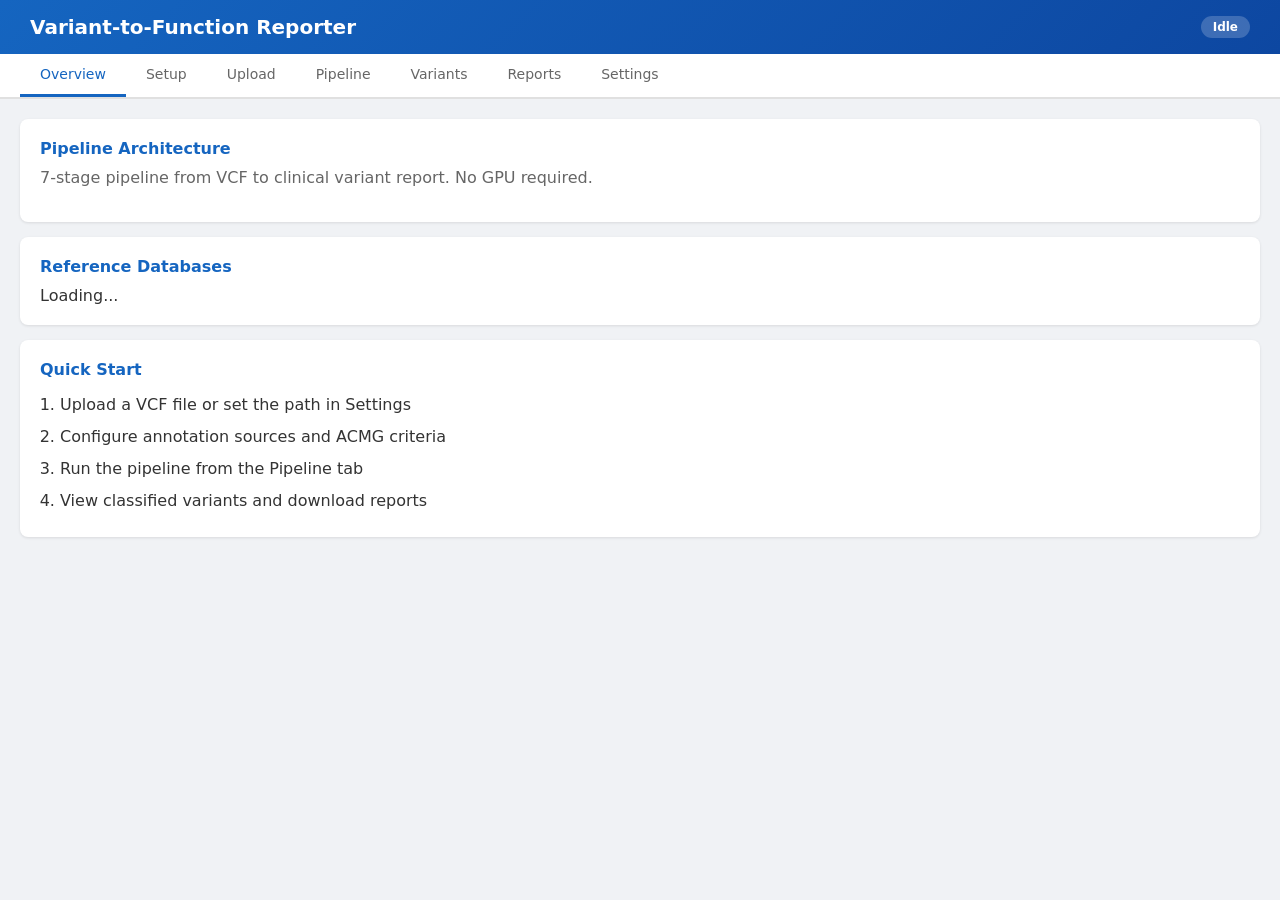
==== dashboard/templates/index.html @ 97f2a37d "Fix stage 6 import + guard demo data from accidental overwrite Two issues surfaced by user running p" ====
<!DOCTYPE html>
<html lang="en">
<head>
<meta charset="UTF-8">
<meta name="viewport" content="width=device-width, initial-scale=1.0">
<title>V2F Reporter Dashboard</title>
<style>
*{margin:0;padding:0;box-sizing:border-box}
body{font-family:'Segoe UI',system-ui,sans-serif;background:#f0f2f5;color:#333}
.header{background:linear-gradient(135deg,#1565c0,#0d47a1);color:#fff;padding:15px 30px;display:flex;align-items:center;justify-content:space-between}
.header h1{font-size:20px;font-weight:600}
.header .status-badge{padding:4px 12px;border-radius:12px;font-size:12px;font-weight:600}
.status-idle{background:rgba(255,255,255,0.2)}
.status-running{background:#4caf50;animation:pulse 1.5s infinite}
@keyframes pulse{0%,100%{opacity:1}50%{opacity:0.7}}

/* Tabs */
.tabs{display:flex;background:#fff;border-bottom:2px solid #e0e0e0;padding:0 20px}
.tab{padding:12px 20px;cursor:pointer;font-size:14px;font-weight:500;color:#666;border-bottom:3px solid transparent;transition:all 0.2s}
.tab:hover{color:#1565c0}
.tab.active{color:#1565c0;border-bottom-color:#1565c0}

/* Content */
.content{max-width:1400px;margin:20px auto;padding:0 20px}
.tab-panel{display:none}
.tab-panel.active{display:block}

/* Cards */
.card{background:#fff;border-radius:8px;box-shadow:0 1px 3px rgba(0,0,0,0.1);padding:20px;margin:15px 0}
.card h3{color:#1565c0;margin-bottom:10px;font-size:16px}
.grid{display:grid;gap:15px}
.grid-2{grid-template-columns:1fr 1fr}
.grid-3{grid-template-columns:1fr 1fr 1fr}
.grid-5{grid-template-columns:repeat(5,1fr)}
@media(max-width:768px){.grid-2,.grid-3,.grid-5{grid-template-columns:1fr}}

/* Summary cards */
.stat-card{text-align:center;padding:15px;border-radius:8px;color:#fff}
.stat-card .value{font-size:28px;font-weight:700}
.stat-card .label{font-size:11px;text-transform:uppercase;letter-spacing:1px;opacity:0.9}
.bg-p{background:#d32f2f}.bg-lp{background:#e64a19}.bg-vus{background:#f9a825;color:#333}.bg-lb{background:#66bb6a}.bg-b{background:#2e7d32}

/* Stage progress */
.stage{display:flex;align-items:center;padding:10px;border-radius:6px;margin:5px 0}
.stage.complete{background:#e8f5e9}
.stage.pending{background:#f5f5f5}
.stage .num{width:30px;height:30px;border-radius:50%;display:flex;align-items:center;justify-content:center;font-weight:700;font-size:14px;margin-right:12px}
.stage.complete .num{background:#4caf50;color:#fff}
.stage.pending .num{background:#bdbdbd;color:#fff}
.stage .name{flex:1;font-weight:500}

/* Table */
table{width:100%;border-collapse:collapse;font-size:13px}
th{background:#f5f5f5;padding:10px;text-align:left;font-weight:600;border-bottom:2px solid #e0e0e0;position:sticky;top:0}
td{padding:8px 10px;border-bottom:1px solid #f0f0f0}
tr:hover{background:#f8f9fa}
.badge{display:inline-block;padding:2px 8px;border-radius:3px;font-size:11px;font-weight:600;color:#fff}
.badge-P{background:#d32f2f}.badge-LP{background:#e64a19}.badge-VUS{background:#f9a825;color:#333}
.badge-LB{background:#66bb6a}.badge-B{background:#2e7d32}

/* Buttons */
.btn{padding:8px 16px;border:none;border-radius:6px;cursor:pointer;font-weight:600;font-size:13px;transition:all 0.2s}
.btn-primary{background:#1565c0;color:#fff}.btn-primary:hover{background:#0d47a1}
.btn-danger{background:#d32f2f;color:#fff}.btn-danger:hover{background:#b71c1c}
.btn-sm{padding:5px 10px;font-size:12px}

/* Log */
.log-box{background:#1a1a2e;color:#e0e0e0;padding:15px;border-radius:6px;font-family:'Fira Code',monospace;font-size:12px;max-height:400px;overflow-y:auto;white-space:pre-wrap}

/* Filter bar */
.filter-bar{display:flex;gap:10px;align-items:center;flex-wrap:wrap;margin-bottom:15px}
.filter-bar select,.filter-bar input{padding:6px 10px;border:1px solid #ccc;border-radius:4px;font-size:13px}

/* Upload */
.upload-zone{border:2px dashed #bbb;border-radius:8px;padding:40px;text-align:center;cursor:pointer;transition:all 0.2s}
.upload-zone:hover{border-color:#1565c0;background:#e3f2fd}
.upload-zone.dragover{border-color:#4caf50;background:#e8f5e9}

/* Config editor */
.config-editor{width:100%;min-height:400px;font-family:monospace;font-size:13px;padding:15px;border:1px solid #ccc;border-radius:6px}

/* First-run banner */
.banner{background:#fff8e1;border-left:4px solid #f9a825;padding:12px 18px;margin:15px 0;border-radius:4px;display:flex;align-items:center;justify-content:space-between}
.banner.hidden{display:none}
.banner .msg{color:#5d4037}
.banner .msg strong{color:#e65100}

/* Setup wizard */
.wizard-step{background:#fff;border:1px solid #e0e0e0;border-radius:8px;padding:18px;margin-bottom:14px}
.wizard-step h4{color:#1565c0;margin-bottom:6px;font-size:14px}
.wizard-step .help{color:#888;font-size:12px;margin-bottom:10px}
.wizard-step label{display:block;padding:4px 0;font-size:13px;cursor:pointer}
.wizard-step label input[type=radio],.wizard-step label input[type=checkbox]{margin-right:8px}
.wizard-step input[type=text]{width:100%;padding:7px 10px;border:1px solid #ccc;border-radius:4px;font-size:13px;margin-top:4px}
.wizard-step .step-num{display:inline-block;background:#1565c0;color:#fff;border-radius:50%;width:22px;height:22px;text-align:center;line-height:22px;font-size:12px;font-weight:700;margin-right:8px}

/* Settings sections */
details.setting-section{background:#fff;border:1px solid #e0e0e0;border-radius:6px;margin-bottom:10px}
details.setting-section summary{padding:12px 16px;cursor:pointer;font-weight:600;color:#1565c0;font-size:14px;list-style:none}
details.setting-section summary::-webkit-details-marker{display:none}
details.setting-section summary::before{content:"▶ ";font-size:10px;color:#888}
details.setting-section[open] summary::before{content:"▼ "}
details.setting-section .section-body{padding:12px 18px 18px;border-top:1px solid #f0f0f0}
.field-row{display:grid;grid-template-columns:200px 1fr;gap:10px;align-items:center;padding:6px 0;font-size:13px}
.field-row label{color:#555;font-weight:500}
.field-row input[type=text],.field-row input[type=number]{padding:6px 10px;border:1px solid #ccc;border-radius:4px;font-size:13px;width:100%}
.field-row select{padding:6px 10px;border:1px solid #ccc;border-radius:4px;font-size:13px}
@media(max-width:768px){.field-row{grid-template-columns:1fr}}
</style>
</head>
<body>

<div class="header">
  <h1>Variant-to-Function Reporter</h1>
  <span id="statusBadge" class="status-badge status-idle">Idle</span>
</div>

<div class="tabs">
  <div class="tab active" onclick="showTab('overview', event)">Overview</div>
  <div class="tab" onclick="showTab('setup', event)">Setup</div>
  <div class="tab" onclick="showTab('upload', event)">Upload</div>
  <div class="tab" onclick="showTab('pipeline', event)">Pipeline</div>
  <div class="tab" onclick="showTab('variants', event)">Variants</div>
  <div class="tab" onclick="showTab('reports', event)">Reports</div>
  <div class="tab" onclick="showTab('settings', event)">Settings</div>
</div>

<div class="content">

<!-- First-run banner -->
<div id="firstRunBanner" class="banner hidden">
  <div class="msg"><strong>No pipeline config detected.</strong> Open the <a href="#" onclick="showTab('setup'); return false;" style="color:#1565c0;font-weight:600;">Setup tab</a> to configure the pipeline, or load bundled demo data to explore the full flow.</div>
  <div>
    <button class="btn btn-sm btn-primary" onclick="loadDemo()" style="background:#2e7d32;">Try with demo data</button>
    <button class="btn btn-sm" onclick="document.getElementById('firstRunBanner').classList.add('hidden')" style="margin-left:6px;">Dismiss</button>
  </div>
</div>
<div id="demoStatusToast" style="display:none;position:fixed;top:20px;right:20px;background:#2e7d32;color:#fff;padding:10px 18px;border-radius:6px;box-shadow:0 2px 8px rgba(0,0,0,0.2);z-index:1000;font-size:13px;"></div>

<!-- ===== OVERVIEW ===== -->
<div id="tab-overview" class="tab-panel active">
  <div class="card">
    <h3>Pipeline Architecture</h3>
    <p style="margin-bottom:15px;color:#666;">7-stage pipeline from VCF to clinical variant report. No GPU required.</p>
    <div id="stageList"></div>
  </div>
  <div class="card">
    <h3>Reference Databases</h3>
    <div id="dbStatus">Loading...</div>
  </div>
  <div class="card">
    <h3>Quick Start</h3>
    <ol style="margin-left:20px;line-height:2">
      <li>Upload a VCF file or set the path in Settings</li>
      <li>Configure annotation sources and ACMG criteria</li>
      <li>Run the pipeline from the Pipeline tab</li>
      <li>View classified variants and download reports</li>
    </ol>
  </div>
</div>

<!-- ===== SETUP ===== -->
<div id="tab-setup" class="tab-panel">
  <div class="card" style="border-left:4px solid #2e7d32;background:#f1f8e9;">
    <h3 style="color:#1b5e20;">New here? Try the bundled demo</h3>
    <p style="color:#33691e;margin:6px 0 12px;">Loads a small synthetic VCF (10 variants across BRCA1, TP53, MYH7, PTEN, BRCA2) plus pre-computed pipeline outputs so every tab populates instantly. No external data needed.</p>
    <button class="btn btn-primary" onclick="loadDemo()" style="background:#2e7d32;">Load demo data</button>
    <span id="demoSetupStatus" style="margin-left:14px;font-size:13px;color:#33691e;"></span>
  </div>
  <div class="card">
    <h3>Pipeline Setup Wizard</h3>
    <p style="color:#666;margin-bottom:15px;">Configure the V2F pipeline in 6 steps. All values are written to <code>config/pipeline_config.yaml</code> when you click Save.</p>

    <div class="wizard-step">
      <h4><span class="step-num">1</span>Adapter type</h4>
      <p class="help">Picks how the VCF is loaded and which ACMG criteria are eligible.</p>
      <label><input type="radio" name="w_adapter" value="single_sample" checked> Single sample (whole exome / panel)</label>
      <label><input type="radio" name="w_adapter" value="trio"> Trio (proband + parents — enables PS2/PM6 de novo)</label>
      <label><input type="radio" name="w_adapter" value="panel"> Targeted gene panel</label>
      <label><input type="radio" name="w_adapter" value="gvcf"> gVCF / band format</label>
    </div>

    <div class="wizard-step">
      <h4><span class="step-num">2</span>VCF input path</h4>
      <p class="help">Local path or <code>gs://</code> URI. You can also drop a file in the Upload tab — it will populate this field.</p>
      <input type="text" id="w_vcf" placeholder="data/vcf/sample.vcf.gz or gs://bucket/path.vcf.gz">
    </div>

    <div class="wizard-step">
      <h4><span class="step-num">3</span>Reference genome</h4>
      <label><input type="radio" name="w_ref" value="GRCh38" checked> GRCh38 (recommended)</label>
      <label><input type="radio" name="w_ref" value="GRCh37"> GRCh37 / hg19</label>
    </div>

    <div class="wizard-step">
      <h4><span class="step-num">4</span>VEP annotation mode</h4>
      <p class="help">Stage 2 uses VEP for consequence prediction. <code>skip</code> bypasses VEP if your VCF is already annotated.</p>
      <label><input type="radio" name="w_vep" value="docker" checked> Docker (pulls ensemblorg/ensembl-vep)</label>
      <label><input type="radio" name="w_vep" value="local"> Local install (vep on PATH)</label>
      <label><input type="radio" name="w_vep" value="skip"> Skip (use VCF's existing CSQ annotations)</label>
    </div>

    <div class="wizard-step">
      <h4><span class="step-num">5</span>Reference databases</h4>
      <p class="help">BigQuery tables for ClinVar pathogenicity and gnomAD frequencies. Defaults below are the public datasets.</p>
      <div class="field-row"><label>ClinVar table</label><input type="text" id="w_clinvar" value="bigquery-public-data.human_variant_annotation.clinvar_hg38"></div>
      <div class="field-row"><label>gnomAD table</label><input type="text" id="w_gnomad" value="bigquery-public-data.gnomAD.v4_1_0_exomes__variant_results"></div>
    </div>

    <div class="wizard-step">
      <h4><span class="step-num">6</span>FHIR phenotype integration <span style="color:#888;font-weight:400;font-size:12px;">(optional)</span></h4>
      <p class="help">Pulls patient phenotype from a FHIR Condition table to score VUSes against the patient's actual disease profile.</p>
      <label><input type="checkbox" id="w_phen_enabled"> Enable phenotype matching</label>
      <div class="field-row" style="margin-top:8px;"><label>FHIR project</label><input type="text" id="w_phen_project" placeholder="my-fhir-project"></div>
      <div class="field-row"><label>FHIR dataset</label><input type="text" id="w_phen_dataset" placeholder="fhir_dataset_id"></div>
    </div>

    <div style="margin-top:18px;">
      <button class="btn btn-primary" onclick="saveSetup()">Save Configuration</button>
      <button class="btn btn-sm" onclick="loadSetup()" style="margin-left:8px;">Reload from server</button>
      <span id="setupStatus" style="margin-left:14px;font-size:13px;"></span>
    </div>
  </div>
</div>

<!-- ===== UPLOAD ===== -->
<div id="tab-upload" class="tab-panel">
  <div class="card">
    <h3>Upload VCF File</h3>
    <div id="uploadZone" class="upload-zone" ondragover="event.preventDefault();this.classList.add('dragover')" ondragleave="this.classList.remove('dragover')" ondrop="handleDrop(event)">
      <p style="font-size:16px;color:#666;">Drop VCF file here or click to browse</p>
      <p style="font-size:12px;color:#999;margin-top:8px;">Supports .vcf, .vcf.gz, .g.vcf.gz</p>
      <input type="file" id="fileInput" style="display:none" accept=".vcf,.gz" onchange="handleFile(this.files[0])">
    </div>
    <div id="uploadStatus" style="margin-top:15px;"></div>
  </div>
  <div class="card">
    <h3>Or Set GCS Path</h3>
    <div style="display:flex;gap:10px">
      <input id="gcsPath" type="text" placeholder="gs://bucket/path/sample.vcf.gz" style="flex:1;padding:8px;border:1px solid #ccc;border-radius:4px;">
      <button class="btn btn-primary" onclick="setGcsPath()">Set Path</button>
    </div>
  </div>
</div>

<!-- ===== PIPELINE ===== -->
<div id="tab-pipeline" class="tab-panel">
  <div id="demoLoadedNotice" class="banner hidden" style="background:#e3f2fd;border-left-color:#1565c0;">
    <div class="msg" style="color:#0d47a1;"><strong>Demo data is loaded.</strong> All 7 stages already have curated outputs &mdash; click <a href="#" onclick="showTab('variants'); return false;" style="color:#1565c0;font-weight:600;">Variants</a> or <a href="#" onclick="showTab('reports'); return false;" style="color:#1565c0;font-weight:600;">Reports</a> to explore. Re-running the pipeline will <strong>overwrite</strong> the curated outputs with live pipeline results, which may differ in this environment if ClinVar/gnomAD lookups are unavailable.</div>
  </div>
  <div class="card">
    <h3>Pipeline Control</h3>
    <div style="display:flex;gap:10px;margin-bottom:15px">
      <button class="btn btn-primary" onclick="runPipeline()">Run Full Pipeline</button>
      <button class="btn btn-danger" onclick="cancelPipeline()">Cancel</button>
    </div>
    <div id="pipelineStages"></div>
  </div>
  <div class="card">
    <h3>Pipeline Log</h3>
    <div id="pipelineLog" class="log-box">Waiting for pipeline to start...</div>
  </div>
</div>

<!-- ===== VARIANTS ===== -->
<div id="tab-variants" class="tab-panel">
  <div class="card">
    <div id="variantSummary" class="grid grid-5" style="margin-bottom:15px"></div>
    <div class="filter-bar">
      <select id="filterClass" onchange="loadVariants()">
        <option value="">All Classifications</option>
        <option value="Pathogenic">Pathogenic</option>
        <option value="Likely pathogenic">Likely Pathogenic</option>
        <option value="VUS">VUS</option>
        <option value="Likely benign">Likely Benign</option>
        <option value="Benign">Benign</option>
      </select>
      <input id="filterGene" type="text" placeholder="Gene filter..." onkeyup="loadVariants()">
      <span id="variantCount" style="color:#666;font-size:13px;"></span>
    </div>
    <div style="overflow-x:auto;">
      <table>
        <thead><tr>
          <th>Gene</th><th>Position</th><th>Change</th><th>Consequence</th>
          <th>Classification</th><th>gnomAD AF</th><th>CADD</th><th>REVEL</th>
          <th>ClinVar</th><th>Criteria</th>
        </tr></thead>
        <tbody id="variantTable"></tbody>
      </table>
    </div>
    <div id="pagination" style="margin-top:10px;text-align:center;"></div>
  </div>
</div>

<!-- ===== REPORTS ===== -->
<div id="tab-reports" class="tab-panel">
  <div class="card">
    <h3>Generated Reports</h3>
    <div id="reportList">Loading...</div>
  </div>
  <div class="card">
    <h3>Report Preview</h3>
    <iframe id="reportFrame" style="width:100%;height:600px;border:1px solid #e0e0e0;border-radius:6px;" src="about:blank"></iframe>
  </div>
</div>

<!-- ===== SETTINGS ===== -->
<div id="tab-settings" class="tab-panel">
  <div class="card" style="border-left:4px solid #f9a825;background:#fff8e1;">
    <h3 style="color:#e65100;">Demo data controls</h3>
    <p style="color:#5d4037;margin:6px 0 12px;">Load the bundled demo to populate every tab with synthetic data, or reset to the empty first-run state for a clean walkthrough.</p>
    <button class="btn btn-primary" onclick="loadDemo()" style="background:#2e7d32;">Load demo data</button>
    <button class="btn btn-sm" onclick="resetDemo()" style="margin-left:8px;background:#d32f2f;color:#fff;">Reset to first-run state</button>
    <span id="demoResetStatus" style="margin-left:14px;font-size:13px;"></span>
  </div>
  <div class="card">
    <h3>Pipeline Configuration</h3>
    <p style="color:#666;margin-bottom:12px;">Every key in <code>config/pipeline_config.yaml</code> is editable below. Click a section to expand.</p>

    <details class="setting-section" open>
      <summary>Input</summary>
      <div class="section-body">
        <div class="field-row"><label>Adapter</label><select id="s_input_adapter"><option>single_sample</option><option>trio</option><option>panel</option><option>gvcf</option></select></div>
        <div class="field-row"><label>VCF path</label><input type="text" id="s_input_vcf_path"></div>
        <div class="field-row"><label>Reference genome</label><select id="s_input_reference_genome"><option>GRCh38</option><option>GRCh37</option></select></div>
        <div class="field-row"><label>Trio: proband ID</label><input type="text" id="s_input_trio_proband"></div>
        <div class="field-row"><label>Trio: father ID</label><input type="text" id="s_input_trio_father"></div>
        <div class="field-row"><label>Trio: mother ID</label><input type="text" id="s_input_trio_mother"></div>
        <div class="field-row"><label>Panel name</label><input type="text" id="s_input_panel_name" placeholder="cardiac, cancer, neuro, custom"></div>
      </div>
    </details>

    <details class="setting-section">
      <summary>Annotation</summary>
      <div class="section-body">
        <div class="field-row"><label>VEP mode</label><select id="s_annot_vep_mode"><option>docker</option><option>local</option><option>skip</option></select></div>
        <div class="field-row"><label>CADD pathogenic ≥</label><input type="number" step="0.1" id="s_annot_cadd"></div>
        <div class="field-row"><label>REVEL pathogenic ≥</label><input type="number" step="0.001" id="s_annot_revel"></div>
        <div class="field-row"><label>SpliceAI pathogenic ≥</label><input type="number" step="0.01" id="s_annot_spliceai"></div>
        <div class="field-row"><label>AlphaMissense pathogenic ≥</label><input type="number" step="0.001" id="s_annot_alphamissense"></div>
      </div>
    </details>

    <details class="setting-section">
      <summary>Databases</summary>
      <div class="section-body">
        <div class="field-row"><label>ClinVar BQ table</label><input type="text" id="s_db_clinvar"></div>
        <div class="field-row"><label>gnomAD BQ table</label><input type="text" id="s_db_gnomad"></div>
        <div class="field-row"><label>ClinGen LoF gene list URL</label><input type="text" id="s_db_clingen"></div>
      </div>
    </details>

    <details class="setting-section">
      <summary>ACMG thresholds</summary>
      <div class="section-body">
        <div class="field-row"><label>BA1 (standalone benign) MAF ≥</label><input type="number" step="0.001" id="s_acmg_ba1"></div>
        <div class="field-row"><label>BS1 (strong benign) MAF ≥</label><input type="number" step="0.001" id="s_acmg_bs1"></div>
        <div class="field-row"><label>PM2 (rare) MAF ≤</label><input type="number" step="0.00001" id="s_acmg_pm2"></div>
      </div>
    </details>

    <details class="setting-section">
      <summary>Phenotype</summary>
      <div class="section-body">
        <div class="field-row"><label>Enabled</label><label style="font-weight:400;"><input type="checkbox" id="s_phen_enabled"> Enable FHIR phenotype matching</label></div>
        <div class="field-row"><label>FHIR project</label><input type="text" id="s_phen_project"></div>
        <div class="field-row"><label>FHIR dataset</label><input type="text" id="s_phen_dataset"></div>
        <div class="field-row"><label>Phenotype boost factor</label><input type="number" step="0.1" id="s_phen_boost"></div>
      </div>
    </details>

    <details class="setting-section">
      <summary>Output</summary>
      <div class="section-body">
        <div class="field-row"><label>GCS bucket</label><input type="text" id="s_out_gcs_bucket" placeholder="my-bucket (no gs:// prefix)"></div>
        <div class="field-row"><label>GCS prefix</label><input type="text" id="s_out_gcs_prefix"></div>
        <div class="field-row"><label>Local data dir</label><input type="text" id="s_out_data_dir"></div>
        <div class="field-row"><label>Local reports dir</label><input type="text" id="s_out_reports_dir"></div>
        <div class="field-row"><label>Report format</label><select id="s_out_report_format"><option>html</option><option>pdf</option><option>both</option></select></div>
      </div>
    </details>

    <details class="setting-section">
      <summary>Pipeline runtime</summary>
      <div class="section-body">
        <div class="field-row"><label>Parallel workers</label><input type="number" id="s_pipe_workers"></div>
        <div class="field-row"><label>Log level</label><select id="s_pipe_log_level"><option>DEBUG</option><option>INFO</option><option>WARNING</option><option>ERROR</option></select></div>
      </div>
    </details>

    <details class="setting-section">
      <summary>Raw YAML (advanced)</summary>
      <div class="section-body">
        <p style="color:#888;font-size:12px;margin-bottom:8px;">Direct edit of the full config as JSON. Use for keys not exposed above.</p>
        <textarea id="configEditor" class="config-editor"></textarea>
        <div style="margin-top:10px;">
          <button class="btn btn-sm" onclick="saveConfig()">Save raw JSON</button>
          <button class="btn btn-sm" onclick="loadConfig()" style="margin-left:8px;">Reload</button>
        </div>
      </div>
    </details>

    <div style="margin-top:14px;">
      <button class="btn btn-primary" onclick="saveSettings()">Save All Settings</button>
      <button class="btn btn-sm" onclick="loadSettings()" style="margin-left:8px;">Reload from server</button>
      <span id="settingsStatus" style="margin-left:14px;font-size:13px;"></span>
    </div>
  </div>

  <div class="card">
    <h3>Gene Panels</h3>
    <div id="panelList">Loading...</div>
  </div>
</div>

</div>

<script>
// Tab management
function showTab(name, evt) {
  document.querySelectorAll('.tab-panel').forEach(p => p.classList.remove('active'));
  document.querySelectorAll('.tab').forEach(t => t.classList.remove('active'));
  document.getElementById('tab-'+name).classList.add('active');
  // Mark the matching tab active (works whether called from click handler or programmatically)
  const target = (evt && evt.target) || Array.from(document.querySelectorAll('.tab')).find(t => t.textContent.trim().toLowerCase() === name);
  if (target) target.classList.add('active');
  if (name === 'setup') loadSetup();
  if (name === 'variants') loadVariants();
  if (name === 'reports') loadReports();
  if (name === 'settings') { loadSettings(); loadPanels(); }
  if (name === 'overview' || name === 'pipeline') refreshStatus();
}

// First-run detection
function checkFirstRun() {
  fetch('api/config').then(r=>r.json()).then(cfg => {
    const empty = !cfg || Object.keys(cfg).length === 0 || !cfg.input || !cfg.input.adapter;
    document.getElementById('firstRunBanner').classList.toggle('hidden', !empty);
  }).catch(()=>{});
}

// ===== Demo data controls =====
function _toast(msg, color) {
  const el = document.getElementById('demoStatusToast');
  el.textContent = msg;
  el.style.background = color || '#2e7d32';
  el.style.display = 'block';
  setTimeout(() => { el.style.display = 'none'; }, 4000);
}

function loadDemo() {
  const setupEl = document.getElementById('demoSetupStatus');
  const resetEl = document.getElementById('demoResetStatus');
  if (setupEl) { setupEl.textContent = 'Loading…'; setupEl.style.color = '#33691e'; }
  if (resetEl) { resetEl.textContent = 'Loading…'; resetEl.style.color = '#33691e'; }
  fetch('api/demo/load', {method:'POST'}).then(r=>r.json()).then(data => {
    if (data.error) {
      _toast('Demo load failed: ' + data.error, '#d32f2f');
      if (setupEl) { setupEl.textContent = 'Failed: ' + data.error; setupEl.style.color = '#d32f2f'; }
      return;
    }
    _toast(`Demo loaded — ${data.variants} variants ready in Variants tab`);
    if (setupEl) setupEl.textContent = `Loaded ${data.variants} variants. Click Variants or Reports to explore.`;
    if (resetEl) resetEl.textContent = `Loaded ${data.variants} variants.`;
    document.getElementById('firstRunBanner').classList.add('hidden');
    refreshStatus();
    checkDemoLoaded();
    loadConfig();
    loadSettings();
    loadSetup();
  }).catch(e => {
    _toast('Demo load failed', '#d32f2f');
    if (setupEl) { setupEl.textContent = 'Network error'; setupEl.style.color = '#d32f2f'; }
  });
}

function resetDemo() {
  if (!confirm('Reset to first-run state? This deletes data/, reports/, eval/, logs/ and your pipeline_config.yaml.')) return;
  const el = document.getElementById('demoResetStatus');
  if (el) { el.textContent = 'Resetting…'; el.style.color = '#666'; }
  fetch('api/demo/reset', {method:'POST'}).then(r=>r.json()).then(data => {
    _toast('Reset complete — refresh the page for a clean view');
    if (el) { el.textContent = 'Reset complete.'; el.style.color = '#2e7d32'; }
    checkFirstRun();
    refreshStatus();
    loadConfig();
    loadSettings();
  }).catch(e => {
    _toast('Reset failed', '#d32f2f');
    if (el) { el.textContent = 'Reset failed'; el.style.color = '#d32f2f'; }
  });
}

// Status polling
let pollInterval;
function refreshStatus() {
  fetch('api/status').then(r=>r.json()).then(data => {
    const badge = document.getElementById('statusBadge');
    badge.textContent = data.running ? 'Running...' : `${data.completed}/7 Complete`;
    badge.className = 'status-badge ' + (data.running ? 'status-running' : 'status-idle');

    // Stage list
    let html = '';
    data.stages.forEach(s => {
      const cls = s.complete ? 'complete' : 'pending';
      html += `<div class="stage ${cls}"><span class="num">${s.stage}</span><span class="name">${s.name}</span><span>${s.complete ? '✓' : '○'}</span></div>`;
    });
    const el = document.getElementById('stageList');
    if (el) el.innerHTML = html;
    const el2 = document.getElementById('pipelineStages');
    if (el2) el2.innerHTML = html;
  }).catch(()=>{});

  // Databases
  fetch('api/databases').then(r=>r.json()).then(data => {
    let html = '';
    data.databases.forEach(db => {
      html += `<div style="padding:5px 0;"><strong>${db.name}:</strong> ${db.table} <span style="color:#4caf50;">✓ Configured</span></div>`;
    });
    const el = document.getElementById('dbStatus');
    if (el) el.innerHTML = html || '<p style="color:#999;">No databases configured</p>';
  }).catch(()=>{});
}

// Pipeline
function runPipeline() {
  // Guard: if demo is loaded, warn that running the live pipeline will
  // overwrite the curated outputs (and may produce different results in
  // this environment if external DBs aren't reachable).
  const demoLoaded = !document.getElementById('demoLoadedNotice').classList.contains('hidden');
  if (demoLoaded) {
    if (!confirm(
      "Demo data is currently loaded with curated outputs.\n\n" +
      "Running the live pipeline will OVERWRITE those outputs with " +
      "fresh results from the actual pipeline stages. In this " +
      "environment the live pipeline may produce different (often " +
      "lower-fidelity) classifications if ClinVar / gnomAD lookups " +
      "are unavailable.\n\n" +
      "Continue and replace the demo outputs?"
    )) return;
  }
  fetch('api/pipeline/run', {method:'POST', headers:{'Content-Type':'application/json'}, body:'{}'})
    .then(r=>r.json()).then(data => {
      if (data.error) { alert(data.error); return; }
      pollInterval = setInterval(pollPipelineLog, 2000);
    });
}

// Detect "demo loaded" by checking for the demo report
function checkDemoLoaded() {
  fetch('api/reports').then(r=>r.json()).then(data => {
    const demoActive = (data.reports || []).some(r => r.sample_id === "DEMO_PROBAND");
    document.getElementById('demoLoadedNotice').classList.toggle('hidden', !demoActive);
  }).catch(()=>{});
}

function cancelPipeline() {
  fetch('api/pipeline/cancel', {method:'POST'}).then(r=>r.json());
  if (pollInterval) clearInterval(pollInterval);
}

function pollPipelineLog() {
  fetch('api/pipeline/status').then(r=>r.json()).then(data => {
    const el = document.getElementById('pipelineLog');
    el.textContent = data.log.join('\n');
    el.scrollTop = el.scrollHeight;
    if (!data.running) {
      clearInterval(pollInterval);
      refreshStatus();
    }
  });
}

// Variants
let currentPage = 1;
function loadVariants(page) {
  currentPage = page || 1;
  const cls = document.getElementById('filterClass')?.value || '';
  const gene = document.getElementById('filterGene')?.value || '';
  const params = new URLSearchParams({page: currentPage, per_page: 50});
  if (cls) params.set('classification', cls);
  if (gene) params.set('gene', gene);

  fetch('api/variants?' + params).then(r=>r.json()).then(data => {
    const tb = document.getElementById('variantTable');
    if (!tb) return;
    let html = '';
    data.variants.forEach(v => {
      const badgeCls = (v.acmg_classification||'').replace(/\s+/g,'').replace('Likely','L');
      const badge = `<span class="badge badge-${badgeCls}">${v.acmg_classification||''}</span>`;
      const af = v.gnomad_af ? (v.gnomad_af < 0.0001 ? v.gnomad_af.toExponential(1) : v.gnomad_af.toFixed(4)) : '—';
      html += `<tr>
        <td><strong>${v.gene||''}</strong></td>
        <td>${v.chrom||''}:${v.pos||''}</td>
        <td>${v.ref||''}>${v.alt||''}</td>
        <td>${v.consequence||''}</td>
        <td>${badge}</td>
        <td>${af}</td>
        <td>${v.cadd_phred ? v.cadd_phred.toFixed(1) : '—'}</td>
        <td>${v.revel ? v.revel.toFixed(3) : '—'}</td>
        <td>${v.clinvar_classification||'—'}</td>
        <td style="font-size:11px;">${v.acmg_criteria||''}</td>
      </tr>`;
    });
    tb.innerHTML = html || '<tr><td colspan="10" style="text-align:center;color:#999;">No variants. Run the pipeline first.</td></tr>';
    document.getElementById('variantCount').textContent = `${data.total} variants`;

    // Summary cards
    if (data.total > 0) {
      fetch('api/variants?per_page=99999').then(r=>r.json()).then(all => {
        const counts = {};
        all.variants.forEach(v => { counts[v.acmg_classification] = (counts[v.acmg_classification]||0)+1; });
        document.getElementById('variantSummary').innerHTML = [
          {c:'Pathogenic',bg:'bg-p'},{c:'Likely pathogenic',bg:'bg-lp'},{c:'VUS',bg:'bg-vus'},
          {c:'Likely benign',bg:'bg-lb'},{c:'Benign',bg:'bg-b'}
        ].map(x => `<div class="stat-card ${x.bg}"><div class="value">${counts[x.c]||0}</div><div class="label">${x.c}</div></div>`).join('');
      });
    }
  }).catch(()=>{});
}

// Reports
function loadReports() {
  fetch('api/reports').then(r=>r.json()).then(data => {
    const el = document.getElementById('reportList');
    if (!data.reports.length) { el.innerHTML = '<p style="color:#999;">No reports generated. Run the pipeline first.</p>'; return; }
    el.innerHTML = data.reports.map(r =>
      `<div style="padding:8px;border-bottom:1px solid #eee;display:flex;align-items:center;justify-content:space-between;">
        <span><strong>${r.sample_id}</strong> (${r.size_kb} KB)</span>
        <button class="btn btn-sm btn-primary" onclick="previewReport('${r.sample_id}')">Preview</button>
      </div>`
    ).join('');
  }).catch(()=>{});
}

function previewReport(sample) {
  document.getElementById('reportFrame').src = 'api/reports/' + sample;
}

// Config
function loadConfig() {
  fetch('api/config').then(r=>r.json()).then(data => {
    document.getElementById('configEditor').value = JSON.stringify(data, null, 2);
  }).catch(()=>{});
}

function saveConfig() {
  try {
    const config = JSON.parse(document.getElementById('configEditor').value);
    fetch('api/config', {method:'POST', headers:{'Content-Type':'application/json'}, body:JSON.stringify(config)})
      .then(r=>r.json()).then(data => {
        alert(data.error ? 'Error: '+data.error : 'Configuration saved!');
      });
  } catch(e) { alert('Invalid JSON: ' + e.message); }
}

// Panels
function loadPanels() {
  fetch('api/gene_panels').then(r=>r.json()).then(data => {
    document.getElementById('panelList').innerHTML = data.panels.map(p =>
      `<div style="padding:5px 0;"><strong>${p.display_name}</strong> — ${p.gene_count} genes (${p.name})</div>`
    ).join('') || '<p style="color:#999;">No panels found</p>';
  }).catch(()=>{});
}

// Upload
document.getElementById('uploadZone')?.addEventListener('click', () => document.getElementById('fileInput').click());

function handleFile(file) {
  if (!file) return;
  const form = new FormData();
  form.append('file', file);
  document.getElementById('uploadStatus').innerHTML = '<p>Uploading...</p>';
  fetch('api/upload', {method:'POST', body:form}).then(r=>r.json()).then(data => {
    document.getElementById('uploadStatus').innerHTML = data.error
      ? `<p style="color:red;">${data.error}</p>`
      : `<p style="color:#4caf50;">Uploaded: ${data.path} (${data.size_mb} MB)</p>`;
  }).catch(e => { document.getElementById('uploadStatus').innerHTML = `<p style="color:red;">Upload failed</p>`; });
}

function handleDrop(e) {
  e.preventDefault();
  e.target.classList.remove('dragover');
  handleFile(e.dataTransfer.files[0]);
}

function setGcsPath() {
  const path = document.getElementById('gcsPath').value.trim();
  if (!path) return;
  fetch('api/config').then(r=>r.json()).then(config => {
    config.input = config.input || {};
    config.input.vcf_path = path;
    return fetch('api/config', {method:'POST', headers:{'Content-Type':'application/json'}, body:JSON.stringify(config)});
  }).then(r=>r.json()).then(() => alert('VCF path set: ' + path));
}

// ===== Setup wizard =====
function loadSetup() {
  fetch('api/config').then(r=>r.json()).then(cfg => {
    cfg = cfg || {};
    const input = cfg.input || {};
    const annot = cfg.annotation || {};
    const dbs = cfg.databases || {};
    const phen = cfg.phenotype || {};
    const adapter = input.adapter || 'single_sample';
    document.querySelector(`input[name=w_adapter][value="${adapter}"]`)?.click();
    document.getElementById('w_vcf').value = input.vcf_path || '';
    const ref = input.reference_genome || 'GRCh38';
    document.querySelector(`input[name=w_ref][value="${ref}"]`)?.click();
    const vep = annot.vep_mode || 'docker';
    document.querySelector(`input[name=w_vep][value="${vep}"]`)?.click();
    document.getElementById('w_clinvar').value = (dbs.clinvar && dbs.clinvar.bq_table) || 'bigquery-public-data.human_variant_annotation.clinvar_hg38';
    document.getElementById('w_gnomad').value = (dbs.gnomad && dbs.gnomad.bq_table) || 'bigquery-public-data.gnomAD.v4_1_0_exomes__variant_results';
    document.getElementById('w_phen_enabled').checked = !!phen.enabled;
    document.getElementById('w_phen_project').value = phen.fhir_project || '';
    document.getElementById('w_phen_dataset').value = phen.fhir_dataset || '';
  }).catch(()=>{});
}

function saveSetup() {
  fetch('api/config').then(r=>r.json()).then(cfg => {
    cfg = cfg || {};
    cfg.input = cfg.input || {};
    cfg.input.adapter = document.querySelector('input[name=w_adapter]:checked').value;
    cfg.input.vcf_path = document.getElementById('w_vcf').value.trim();
    cfg.input.reference_genome = document.querySelector('input[name=w_ref]:checked').value;
    cfg.annotation = cfg.annotation || {};
    cfg.annotation.vep_mode = document.querySelector('input[name=w_vep]:checked').value;
    cfg.databases = cfg.databases || {};
    cfg.databases.clinvar = cfg.databases.clinvar || {};
    cfg.databases.clinvar.bq_table = document.getElementById('w_clinvar').value.trim();
    cfg.databases.gnomad = cfg.databases.gnomad || {};
    cfg.databases.gnomad.bq_table = document.getElementById('w_gnomad').value.trim();
    cfg.phenotype = cfg.phenotype || {};
    cfg.phenotype.enabled = document.getElementById('w_phen_enabled').checked;
    cfg.phenotype.fhir_project = document.getElementById('w_phen_project').value.trim();
    cfg.phenotype.fhir_dataset = document.getElementById('w_phen_dataset').value.trim();
    return fetch('api/config', {method:'POST', headers:{'Content-Type':'application/json'}, body:JSON.stringify(cfg)});
  }).then(r=>r.json()).then(data => {
    const el = document.getElementById('setupStatus');
    if (data.error) { el.textContent = 'Error: ' + data.error; el.style.color='#d32f2f'; return; }
    el.textContent = 'Saved. Switching to Pipeline tab…'; el.style.color='#2e7d32';
    checkFirstRun();
    setTimeout(() => showTab('pipeline'), 900);
  }).catch(e => {
    const el = document.getElementById('setupStatus'); el.textContent = 'Save failed'; el.style.color='#d32f2f';
  });
}

// ===== Structured settings =====
function _setVal(id, v) { const el = document.getElementById(id); if (el && v !== undefined && v !== null) el.value = v; }
function _setCheck(id, v) { const el = document.getElementById(id); if (el) el.checked = !!v; }
function _getVal(id) { const el = document.getElementById(id); return el ? el.value : ''; }
function _getNum(id) { const v = _getVal(id); return v === '' ? null : parseFloat(v); }
function _getCheck(id) { const el = document.getElementById(id); return el ? el.checked : false; }

function loadSettings() {
  loadConfig();  // populates raw JSON textarea
  fetch('api/config').then(r=>r.json()).then(cfg => {
    cfg = cfg || {};
    const inp = cfg.input || {};
    _setVal('s_input_adapter', inp.adapter);
    _setVal('s_input_vcf_path', inp.vcf_path);
    _setVal('s_input_reference_genome', inp.reference_genome);
    const trio = inp.trio || {};
    _setVal('s_input_trio_proband', trio.proband_id);
    _setVal('s_input_trio_father', trio.father_id);
    _setVal('s_input_trio_mother', trio.mother_id);
    _setVal('s_input_panel_name', (inp.panel || {}).name || inp.panel_name);

    const ann = cfg.annotation || {};
    const t = ann.thresholds || {};
    _setVal('s_annot_vep_mode', ann.vep_mode);
    _setVal('s_annot_cadd', t.cadd_pathogenic);
    _setVal('s_annot_revel', t.revel_pathogenic);
    _setVal('s_annot_spliceai', t.spliceai_pathogenic);
    _setVal('s_annot_alphamissense', t.alphamissense_pathogenic);

    const dbs = cfg.databases || {};
    _setVal('s_db_clinvar', (dbs.clinvar || {}).bq_table);
    _setVal('s_db_gnomad', (dbs.gnomad || {}).bq_table);
    _setVal('s_db_clingen', (dbs.clingen || {}).api_url || dbs.clingen_url);

    const a = cfg.acmg || {};
    _setVal('s_acmg_ba1', a.ba1_threshold);
    _setVal('s_acmg_bs1', a.bs1_threshold);
    _setVal('s_acmg_pm2', a.pm2_threshold);

    const p = cfg.phenotype || {};
    _setCheck('s_phen_enabled', p.enabled);
    _setVal('s_phen_project', p.fhir_project);
    _setVal('s_phen_dataset', p.fhir_dataset);
    _setVal('s_phen_boost', p.boost_factor);

    const o = cfg.output || {};
    _setVal('s_out_gcs_bucket', o.gcs_bucket);
    _setVal('s_out_gcs_prefix', o.gcs_prefix);
    _setVal('s_out_data_dir', o.data_dir);
    _setVal('s_out_reports_dir', o.reports_dir);
    _setVal('s_out_report_format', o.report_format);

    const pl = cfg.pipeline || {};
    _setVal('s_pipe_workers', pl.parallel_workers);
    _setVal('s_pipe_log_level', pl.log_level);
  }).catch(()=>{});
}

function saveSettings() {
  fetch('api/config').then(r=>r.json()).then(cfg => {
    cfg = cfg || {};
    cfg.input = cfg.input || {};
    cfg.input.adapter = _getVal('s_input_adapter');
    cfg.input.vcf_path = _getVal('s_input_vcf_path');
    cfg.input.reference_genome = _getVal('s_input_reference_genome');
    cfg.input.trio = cfg.input.trio || {};
    cfg.input.trio.proband_id = _getVal('s_input_trio_proband');
    cfg.input.trio.father_id = _getVal('s_input_trio_father');
    cfg.input.trio.mother_id = _getVal('s_input_trio_mother');
    cfg.input.panel = cfg.input.panel || {};
    cfg.input.panel.name = _getVal('s_input_panel_name');

    cfg.annotation = cfg.annotation || {};
    cfg.annotation.vep_mode = _getVal('s_annot_vep_mode');
    cfg.annotation.thresholds = cfg.annotation.thresholds || {};
    cfg.annotation.thresholds.cadd_pathogenic = _getNum('s_annot_cadd');
    cfg.annotation.thresholds.revel_pathogenic = _getNum('s_annot_revel');
    cfg.annotation.thresholds.spliceai_pathogenic = _getNum('s_annot_spliceai');
    cfg.annotation.thresholds.alphamissense_pathogenic = _getNum('s_annot_alphamissense');

    cfg.databases = cfg.databases || {};
    cfg.databases.clinvar = cfg.databases.clinvar || {};
    cfg.databases.clinvar.bq_table = _getVal('s_db_clinvar');
    cfg.databases.gnomad = cfg.databases.gnomad || {};
    cfg.databases.gnomad.bq_table = _getVal('s_db_gnomad');
    cfg.databases.clingen = cfg.databases.clingen || {};
    cfg.databases.clingen.api_url = _getVal('s_db_clingen');

    cfg.acmg = cfg.acmg || {};
    cfg.acmg.ba1_threshold = _getNum('s_acmg_ba1');
    cfg.acmg.bs1_threshold = _getNum('s_acmg_bs1');
    cfg.acmg.pm2_threshold = _getNum('s_acmg_pm2');

    cfg.phenotype = cfg.phenotype || {};
    cfg.phenotype.enabled = _getCheck('s_phen_enabled');
    cfg.phenotype.fhir_project = _getVal('s_phen_project');
    cfg.phenotype.fhir_dataset = _getVal('s_phen_dataset');
    cfg.phenotype.boost_factor = _getNum('s_phen_boost');

    cfg.output = cfg.output || {};
    cfg.output.gcs_bucket = _getVal('s_out_gcs_bucket');
    cfg.output.gcs_prefix = _getVal('s_out_gcs_prefix');
    cfg.output.data_dir = _getVal('s_out_data_dir');
    cfg.output.reports_dir = _getVal('s_out_reports_dir');
    cfg.output.report_format = _getVal('s_out_report_format');

    cfg.pipeline = cfg.pipeline || {};
    cfg.pipeline.parallel_workers = _getNum('s_pipe_workers');
    cfg.pipeline.log_level = _getVal('s_pipe_log_level');

    return fetch('api/config', {method:'POST', headers:{'Content-Type':'application/json'}, body:JSON.stringify(cfg)});
  }).then(r=>r.json()).then(data => {
    const el = document.getElementById('settingsStatus');
    if (data.error) { el.textContent = 'Error: ' + data.error; el.style.color='#d32f2f'; return; }
    el.textContent = 'Saved.'; el.style.color='#2e7d32';
    checkFirstRun();
    loadConfig();
  }).catch(e => {
    const el = document.getElementById('settingsStatus'); el.textContent = 'Save failed'; el.style.color='#d32f2f';
  });
}

// Init
refreshStatus();
checkFirstRun();
checkDemoLoaded();
setInterval(refreshStatus, 15000);
setInterval(checkDemoLoaded, 30000);
</script>
</body>
</html>
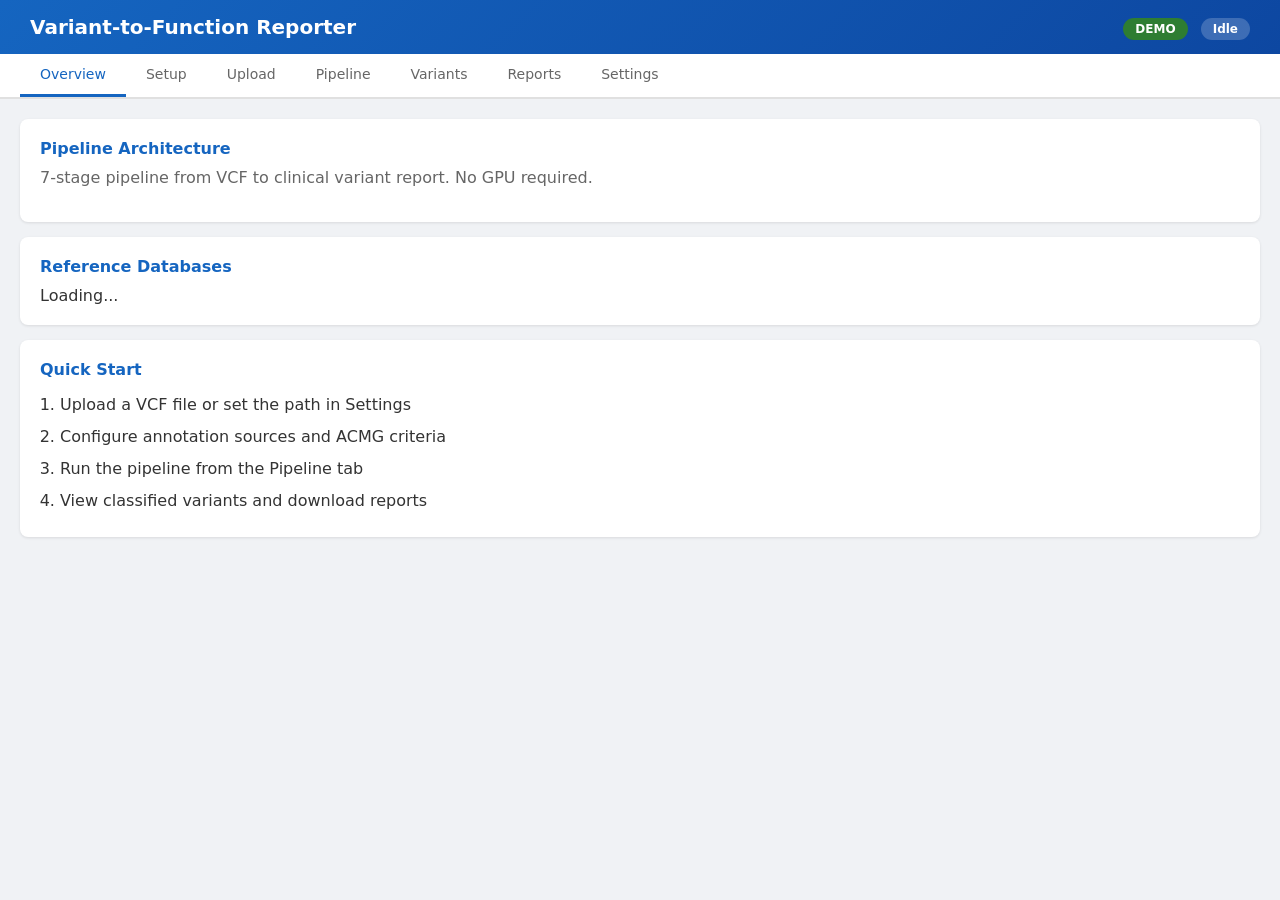
==== commit aab67193: "Fix BQ schemas + finish demo banner cohesion Stage 3 enrichment was silently returning 0 ClinVar/gno" ====
--- a/dashboard/templates/index.html
+++ b/dashboard/templates/index.html
@@ -112,7 +112,10 @@
 
 <div class="header">
   <h1>Variant-to-Function Reporter</h1>
-  <span id="statusBadge" class="status-badge status-idle">Idle</span>
+  <div>
+    <span id="demoActiveBadge" class="status-badge hidden" style="background:#2e7d32;margin-right:8px;">DEMO</span>
+    <span id="statusBadge" class="status-badge status-idle">Idle</span>
+  </div>
 </div>
 
 <div class="tabs">
@@ -161,10 +164,10 @@
 
 <!-- ===== SETUP ===== -->
 <div id="tab-setup" class="tab-panel">
-  <div class="card" style="border-left:4px solid #2e7d32;background:#f1f8e9;">
-    <h3 style="color:#1b5e20;">New here? Try the bundled demo</h3>
-    <p style="color:#33691e;margin:6px 0 12px;">Loads a small synthetic VCF (10 variants across BRCA1, TP53, MYH7, PTEN, BRCA2) plus pre-computed pipeline outputs so every tab populates instantly. No external data needed.</p>
-    <button class="btn btn-primary" onclick="loadDemo()" style="background:#2e7d32;">Load demo data</button>
+  <div id="demoSetupCard" class="card" style="border-left:4px solid #2e7d32;background:#f1f8e9;">
+    <h3 id="demoSetupHeading" style="color:#1b5e20;">New here? Try the bundled demo</h3>
+    <p id="demoSetupBody" style="color:#33691e;margin:6px 0 12px;">Loads a small synthetic VCF (10 variants across BRCA1, TP53, MYH7, PTEN, BRCA2) plus pre-computed pipeline outputs so every tab populates instantly. No external data needed.</p>
+    <button id="demoSetupBtn" class="btn btn-primary" onclick="loadDemo()" style="background:#2e7d32;">Load demo data</button>
     <span id="demoSetupStatus" style="margin-left:14px;font-size:13px;color:#33691e;"></span>
   </div>
   <div class="card">
@@ -203,8 +206,8 @@
     <div class="wizard-step">
       <h4><span class="step-num">5</span>Reference databases</h4>
       <p class="help">BigQuery tables for ClinVar pathogenicity and gnomAD frequencies. Defaults below are the public datasets.</p>
-      <div class="field-row"><label>ClinVar table</label><input type="text" id="w_clinvar" value="bigquery-public-data.human_variant_annotation.clinvar_hg38"></div>
-      <div class="field-row"><label>gnomAD table</label><input type="text" id="w_gnomad" value="bigquery-public-data.gnomAD.v4_1_0_exomes__variant_results"></div>
+      <div class="field-row"><label>ClinVar table</label><input type="text" id="w_clinvar" value="bigquery-public-data.human_variant_annotation.ncbi_clinvar_hg38_20180701"></div>
+      <div class="field-row"><label>gnomAD table</label><input type="text" id="w_gnomad" value="bigquery-public-data.gnomAD.v3_genomes__chr{chrom}"></div>
     </div>
 
     <div class="wizard-step">
@@ -306,10 +309,10 @@
 
 <!-- ===== SETTINGS ===== -->
 <div id="tab-settings" class="tab-panel">
-  <div class="card" style="border-left:4px solid #f9a825;background:#fff8e1;">
-    <h3 style="color:#e65100;">Demo data controls</h3>
+  <div id="demoSettingsCard" class="card" style="border-left:4px solid #f9a825;background:#fff8e1;">
+    <h3 style="color:#e65100;">Demo data controls <span id="demoSettingsBadge" class="hidden" style="background:#2e7d32;color:#fff;font-size:11px;padding:2px 8px;border-radius:10px;margin-left:8px;font-weight:600;letter-spacing:.5px;">ACTIVE</span></h3>
     <p style="color:#5d4037;margin:6px 0 12px;">Load the bundled demo to populate every tab with synthetic data, or reset to the empty first-run state for a clean walkthrough.</p>
-    <button class="btn btn-primary" onclick="loadDemo()" style="background:#2e7d32;">Load demo data</button>
+    <button id="demoSettingsLoadBtn" class="btn btn-primary" onclick="loadDemo()" style="background:#2e7d32;">Load demo data</button>
     <button class="btn btn-sm" onclick="resetDemo()" style="margin-left:8px;background:#d32f2f;color:#fff;">Reset to first-run state</button>
     <span id="demoResetStatus" style="margin-left:14px;font-size:13px;"></span>
   </div>
@@ -546,11 +549,32 @@
     });
 }
 
-// Detect "demo loaded" by checking for the demo report
+// Detect "demo loaded" by checking for the DEMO_PROBAND report; flip every
+// piece of demo-state UI consistently across tabs.
 function checkDemoLoaded() {
   fetch('api/reports').then(r=>r.json()).then(data => {
-    const demoActive = (data.reports || []).some(r => r.sample_id === "DEMO_PROBAND");
-    document.getElementById('demoLoadedNotice').classList.toggle('hidden', !demoActive);
+    const active = (data.reports || []).some(r => r.sample_id === "DEMO_PROBAND");
+    const pipeNotice = document.getElementById('demoLoadedNotice');
+    if (pipeNotice) pipeNotice.classList.toggle('hidden', !active);
+    const headerBadge = document.getElementById('demoActiveBadge');
+    if (headerBadge) headerBadge.classList.toggle('hidden', !active);
+    const settingsBadge = document.getElementById('demoSettingsBadge');
+    if (settingsBadge) settingsBadge.classList.toggle('hidden', !active);
+    const setupHeading = document.getElementById('demoSetupHeading');
+    const setupBody = document.getElementById('demoSetupBody');
+    const setupBtn = document.getElementById('demoSetupBtn');
+    const settingsBtn = document.getElementById('demoSettingsLoadBtn');
+    if (active) {
+      if (setupHeading) setupHeading.textContent = 'Demo data is loaded';
+      if (setupBody) setupBody.textContent = 'All 7 stages have curated outputs. Open Variants or Reports to explore. Reset from the Settings tab to clear.';
+      if (setupBtn) { setupBtn.textContent = 'Already loaded'; setupBtn.disabled = true; setupBtn.style.opacity = '0.6'; setupBtn.style.cursor = 'not-allowed'; }
+      if (settingsBtn) { settingsBtn.disabled = true; settingsBtn.style.opacity = '0.6'; settingsBtn.style.cursor = 'not-allowed'; }
+    } else {
+      if (setupHeading) setupHeading.textContent = 'New here? Try the bundled demo';
+      if (setupBody) setupBody.textContent = 'Loads a small synthetic VCF (10 variants across BRCA1, TP53, MYH7, PTEN, BRCA2) plus pre-computed pipeline outputs so every tab populates instantly. No external data needed.';
+      if (setupBtn) { setupBtn.textContent = 'Load demo data'; setupBtn.disabled = false; setupBtn.style.opacity = '1'; setupBtn.style.cursor = 'pointer'; }
+      if (settingsBtn) { settingsBtn.disabled = false; settingsBtn.style.opacity = '1'; settingsBtn.style.cursor = 'pointer'; }
+    }
   }).catch(()=>{});
 }
 
@@ -709,8 +733,8 @@
     document.querySelector(`input[name=w_ref][value="${ref}"]`)?.click();
     const vep = annot.vep_mode || 'docker';
     document.querySelector(`input[name=w_vep][value="${vep}"]`)?.click();
-    document.getElementById('w_clinvar').value = (dbs.clinvar && dbs.clinvar.bq_table) || 'bigquery-public-data.human_variant_annotation.clinvar_hg38';
-    document.getElementById('w_gnomad').value = (dbs.gnomad && dbs.gnomad.bq_table) || 'bigquery-public-data.gnomAD.v4_1_0_exomes__variant_results';
+    document.getElementById('w_clinvar').value = (dbs.clinvar && dbs.clinvar.bq_table) || 'bigquery-public-data.human_variant_annotation.ncbi_clinvar_hg38_20180701';
+    document.getElementById('w_gnomad').value = (dbs.gnomad && dbs.gnomad.bq_table) || 'bigquery-public-data.gnomAD.v3_genomes__chr{chrom}';
     document.getElementById('w_phen_enabled').checked = !!phen.enabled;
     document.getElementById('w_phen_project').value = phen.fhir_project || '';
     document.getElementById('w_phen_dataset').value = phen.fhir_dataset || '';
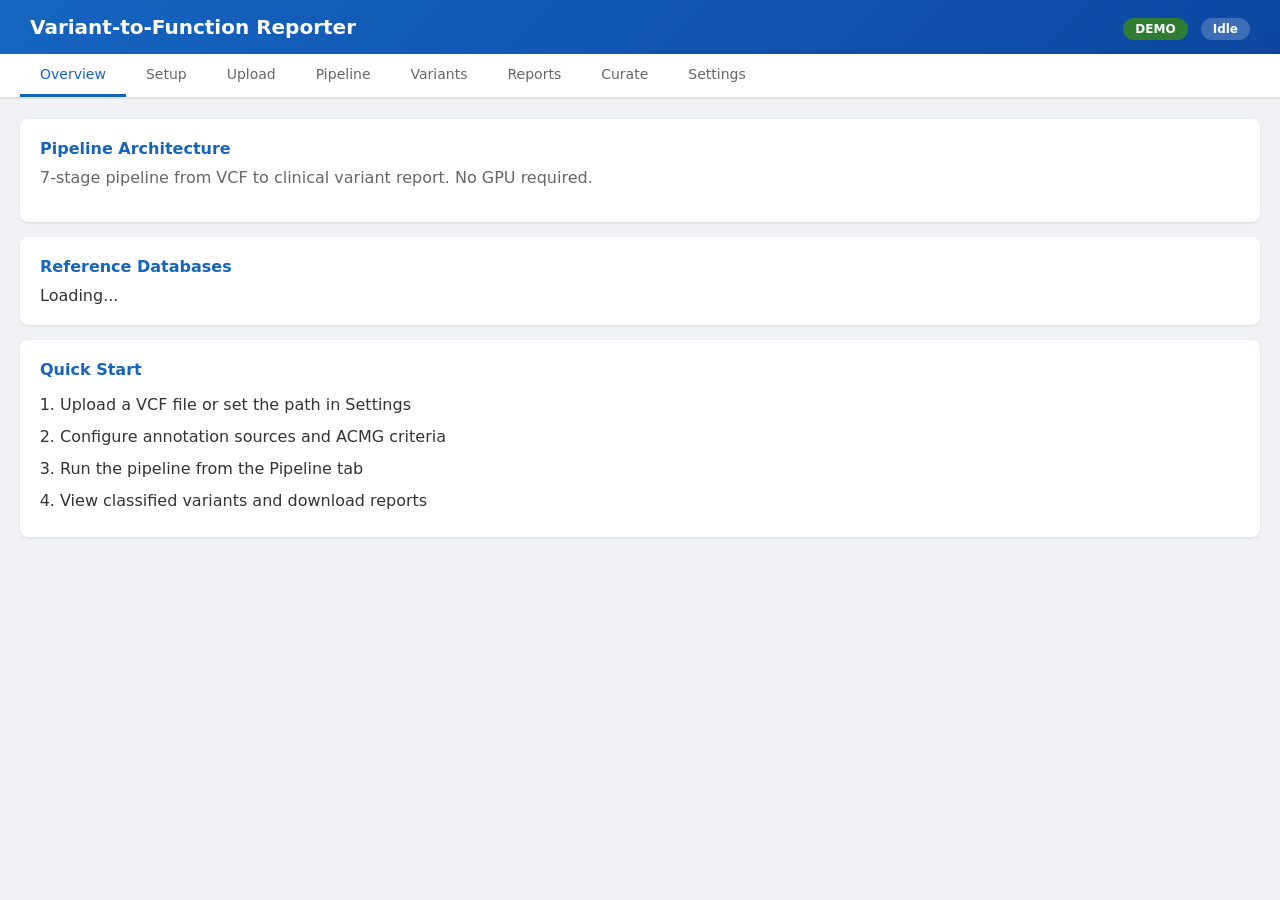
==== commit 25e87d1b: "Production-readiness Phase 4 + 5: literature, curation, foundation Phase 5 — Foundation (CI/CD + rep" ====
--- a/dashboard/templates/index.html
+++ b/dashboard/templates/index.html
@@ -125,6 +125,7 @@
   <div class="tab" onclick="showTab('pipeline', event)">Pipeline</div>
   <div class="tab" onclick="showTab('variants', event)">Variants</div>
   <div class="tab" onclick="showTab('reports', event)">Reports</div>
+  <div class="tab" onclick="showTab('curate', event)">Curate</div>
   <div class="tab" onclick="showTab('settings', event)">Settings</div>
 </div>
 
@@ -166,8 +167,13 @@
 <div id="tab-setup" class="tab-panel">
   <div id="demoSetupCard" class="card" style="border-left:4px solid #2e7d32;background:#f1f8e9;">
     <h3 id="demoSetupHeading" style="color:#1b5e20;">New here? Try the bundled demo</h3>
-    <p id="demoSetupBody" style="color:#33691e;margin:6px 0 12px;">Loads a small synthetic VCF (10 variants across BRCA1, TP53, MYH7, PTEN, BRCA2) plus pre-computed pipeline outputs so every tab populates instantly. No external data needed.</p>
-    <button id="demoSetupBtn" class="btn btn-primary" onclick="loadDemo()" style="background:#2e7d32;">Load demo data</button>
+    <p id="demoSetupBody" style="color:#33691e;margin:6px 0 12px;">Two demos available:
+      <strong>Germline</strong> — 10 variants across BRCA1/TP53/MYH7/PTEN/BRCA2 classified with ACMG/AMP.
+      <strong>Somatic</strong> — 7 variants across BRAF/EGFR/TP53/KRAS/PIK3CA classified with AMP/ASCO/CAP four-tier framework.
+      Each loads pre-computed pipeline outputs so every tab populates instantly.</p>
+    <button id="demoSetupBtn" class="btn btn-primary" onclick="loadDemo('germline')" style="background:#2e7d32;">Load germline demo</button>
+    <button id="demoSetupBtnSomatic" class="btn btn-primary" onclick="loadDemo('somatic')" style="background:#7b1fa2;margin-left:8px;">Load somatic demo</button>
+    <button id="demoSetupBtnCnv" class="btn btn-primary" onclick="loadDemo('cnv')" style="background:#00838f;margin-left:8px;">Load CNV demo</button>
     <span id="demoSetupStatus" style="margin-left:14px;font-size:13px;color:#33691e;"></span>
   </div>
   <div class="card">
@@ -181,6 +187,16 @@
       <label><input type="radio" name="w_adapter" value="trio"> Trio (proband + parents — enables PS2/PM6 de novo)</label>
       <label><input type="radio" name="w_adapter" value="panel"> Targeted gene panel</label>
       <label><input type="radio" name="w_adapter" value="gvcf"> gVCF / band format</label>
+      <label><input type="radio" name="w_adapter" value="somatic"> Somatic (tumor-only or tumor-normal pair)</label>
+    </div>
+
+    <div class="wizard-step" style="border-left:4px solid #7b1fa2;">
+      <h4><span class="step-num" style="background:#7b1fa2;">1.5</span>Analysis mode</h4>
+      <p class="help">Determines which classification framework is applied. Germline runs ACMG/AMP 2015. Somatic runs AMP/ASCO/CAP 2017 (4-tier) and skips phenotype matching. <strong>Both</strong> runs both engines and writes both column families.</p>
+      <label><input type="radio" name="w_mode" value="germline" checked> Germline (inherited disease — ACMG/AMP)</label>
+      <label><input type="radio" name="w_mode" value="somatic"> Somatic (tumor — AMP/ASCO/CAP)</label>
+      <label><input type="radio" name="w_mode" value="both"> Both (paired germline + somatic analysis)</label>
+      <label><input type="radio" name="w_mode" value="cnv"> CNV / structural variants (ACMG/ClinGen 2019, Riggs)</label>
     </div>
 
     <div class="wizard-step">
@@ -216,6 +232,10 @@
       <label><input type="checkbox" id="w_phen_enabled"> Enable phenotype matching</label>
       <div class="field-row" style="margin-top:8px;"><label>FHIR project</label><input type="text" id="w_phen_project" placeholder="my-fhir-project"></div>
       <div class="field-row"><label>FHIR dataset</label><input type="text" id="w_phen_dataset" placeholder="fhir_dataset_id"></div>
+      <div style="margin-top:8px;">
+        <button class="btn btn-sm" onclick="testFhir('w')" type="button">Test connection</button>
+        <span id="w_phen_status" style="margin-left:10px;font-size:12px;"></span>
+      </div>
     </div>
 
     <div style="margin-top:18px;">
@@ -272,11 +292,24 @@
     <div class="filter-bar">
       <select id="filterClass" onchange="loadVariants()">
         <option value="">All Classifications</option>
-        <option value="Pathogenic">Pathogenic</option>
-        <option value="Likely pathogenic">Likely Pathogenic</option>
-        <option value="VUS">VUS</option>
-        <option value="Likely benign">Likely Benign</option>
-        <option value="Benign">Benign</option>
+        <optgroup label="ACMG germline">
+          <option value="Pathogenic">Pathogenic</option>
+          <option value="Likely pathogenic">Likely Pathogenic</option>
+          <option value="VUS">VUS</option>
+          <option value="Likely benign">Likely Benign</option>
+          <option value="Benign">Benign</option>
+        </optgroup>
+        <optgroup label="AMP somatic" id="filterClassAmpGroup">
+          <option value="AMP Tier I">AMP Tier I — Strong clinical significance</option>
+          <option value="AMP Tier II">AMP Tier II — Potential clinical significance</option>
+          <option value="AMP Tier III">AMP Tier III — Unknown clinical significance</option>
+          <option value="AMP Tier IV">AMP Tier IV — Benign / Likely benign</option>
+        </optgroup>
+        <optgroup label="CNV / SV (ACMG/ClinGen 2019)" id="filterClassCnvGroup">
+          <option value="cnv:DEL">CNV — Deletions only</option>
+          <option value="cnv:DUP">CNV — Duplications only</option>
+          <option value="cnv:INV">CNV — Inversions only</option>
+        </optgroup>
       </select>
       <input id="filterGene" type="text" placeholder="Gene filter..." onkeyup="loadVariants()">
       <span id="variantCount" style="color:#666;font-size:13px;"></span>
@@ -297,6 +330,9 @@
 
 <!-- ===== REPORTS ===== -->
 <div id="tab-reports" class="tab-panel">
+  <div id="reportErrorsBanner" class="banner hidden" style="background:#ffebee;border-left-color:#d32f2f;">
+    <div class="msg" style="color:#b71c1c;"><strong>Report generation had errors.</strong> <span id="reportErrorsList"></span></div>
+  </div>
   <div class="card">
     <h3>Generated Reports</h3>
     <div id="reportList">Loading...</div>
@@ -304,6 +340,48 @@
   <div class="card">
     <h3>Report Preview</h3>
     <iframe id="reportFrame" style="width:100%;height:600px;border:1px solid #e0e0e0;border-radius:6px;" src="about:blank"></iframe>
+  </div>
+</div>
+
+<!-- ===== CURATE ===== -->
+<div id="tab-curate" class="tab-panel">
+  <div class="card">
+    <h3>Manual literature curation</h3>
+    <p style="color:#666;margin-bottom:12px;">Add literature-backed evidence per variant. Curator entries override the automated engine call for that variant + criterion. Used for criteria the pipeline cannot fully automate: <strong>PS3/BS3</strong> (functional), <strong>PS4</strong> (case-control), <strong>PP1/BS4</strong> (segregation), and <strong>CNV Section 3</strong> (case literature).</p>
+    <div style="display:grid;grid-template-columns:300px 1fr;gap:16px;align-items:start;">
+      <div>
+        <h4 style="font-size:13px;color:#555;margin-bottom:8px;">Pick a variant</h4>
+        <div id="curateVariantList" style="max-height:480px;overflow-y:auto;border:1px solid #e0e0e0;border-radius:6px;background:#fafafa;font-size:12px;"></div>
+      </div>
+      <div>
+        <div id="curateDetail" style="display:none;">
+          <h4 id="curateHeading" style="font-size:14px;color:#1565c0;margin-bottom:8px;"></h4>
+          <div id="curateLitInfo" style="margin-bottom:12px;font-size:12px;color:#555;"></div>
+          <h5 style="font-size:12px;color:#666;text-transform:uppercase;letter-spacing:1px;margin:14px 0 6px;">Existing curations</h5>
+          <div id="curateExistingList" style="font-size:12px;color:#888;">No entries yet.</div>
+          <h5 style="font-size:12px;color:#666;text-transform:uppercase;letter-spacing:1px;margin:14px 0 6px;">Add a new entry</h5>
+          <div class="field-row"><label>Criterion</label><select id="curateCriterion">
+            <option>PS3</option><option>BS3</option><option>PS4</option><option>PP1</option><option>BS4</option><option>CNV_section_3</option>
+          </select></div>
+          <div class="field-row"><label>Action</label><select id="curateAction">
+            <option value="support_pathogenic">Support pathogenic</option>
+            <option value="support_benign">Support benign</option>
+            <option value="no_call">No call (informational)</option>
+          </select></div>
+          <div class="field-row"><label>Strength</label><select id="curateStrength">
+            <option>supporting</option><option>moderate</option><option>strong</option><option>very_strong</option><option>standalone</option>
+          </select></div>
+          <div class="field-row"><label>PMIDs (comma-separated)</label><input type="text" id="curatePmids" placeholder="29300386, 30209399"></div>
+          <div class="field-row"><label>Evidence text</label><input type="text" id="curateEvidence" placeholder="Cosegregation in family, 3 affecteds, lod=2.1"></div>
+          <div class="field-row"><label>Curator email</label><input type="text" id="curateEmail" placeholder="you@org.com"></div>
+          <div style="margin-top:10px;">
+            <button class="btn btn-primary" onclick="submitCuration()">Add curation entry</button>
+            <span id="curateStatus" style="margin-left:14px;font-size:12px;"></span>
+          </div>
+        </div>
+        <div id="curateEmpty" style="color:#888;font-size:13px;padding:24px;text-align:center;">Select a variant on the left to view literature + add curation evidence.</div>
+      </div>
+    </div>
   </div>
 </div>
 
@@ -312,7 +390,9 @@
   <div id="demoSettingsCard" class="card" style="border-left:4px solid #f9a825;background:#fff8e1;">
     <h3 style="color:#e65100;">Demo data controls <span id="demoSettingsBadge" class="hidden" style="background:#2e7d32;color:#fff;font-size:11px;padding:2px 8px;border-radius:10px;margin-left:8px;font-weight:600;letter-spacing:.5px;">ACTIVE</span></h3>
     <p style="color:#5d4037;margin:6px 0 12px;">Load the bundled demo to populate every tab with synthetic data, or reset to the empty first-run state for a clean walkthrough.</p>
-    <button id="demoSettingsLoadBtn" class="btn btn-primary" onclick="loadDemo()" style="background:#2e7d32;">Load demo data</button>
+    <button id="demoSettingsLoadBtn" class="btn btn-primary" onclick="loadDemo('germline')" style="background:#2e7d32;">Load germline demo</button>
+    <button id="demoSettingsLoadBtnSomatic" class="btn btn-primary" onclick="loadDemo('somatic')" style="background:#7b1fa2;margin-left:6px;">Load somatic demo</button>
+    <button id="demoSettingsLoadBtnCnv" class="btn btn-primary" onclick="loadDemo('cnv')" style="background:#00838f;margin-left:6px;">Load CNV demo</button>
     <button class="btn btn-sm" onclick="resetDemo()" style="margin-left:8px;background:#d32f2f;color:#fff;">Reset to first-run state</button>
     <span id="demoResetStatus" style="margin-left:14px;font-size:13px;"></span>
   </div>
@@ -369,6 +449,10 @@
         <div class="field-row"><label>FHIR project</label><input type="text" id="s_phen_project"></div>
         <div class="field-row"><label>FHIR dataset</label><input type="text" id="s_phen_dataset"></div>
         <div class="field-row"><label>Phenotype boost factor</label><input type="number" step="0.1" id="s_phen_boost"></div>
+        <div style="padding-top:10px;">
+          <button class="btn btn-sm" onclick="testFhir('s')" type="button">Test FHIR connection</button>
+          <span id="s_phen_status" style="margin-left:10px;font-size:12px;"></span>
+        </div>
       </div>
     </details>
 
@@ -430,8 +514,43 @@
   if (name === 'setup') loadSetup();
   if (name === 'variants') loadVariants();
   if (name === 'reports') loadReports();
+  if (name === 'curate') loadCurateVariants();
   if (name === 'settings') { loadSettings(); loadPanels(); }
   if (name === 'overview' || name === 'pipeline') refreshStatus();
+}
+
+// FHIR connectivity test (used by Setup wizard step 6 + Settings phenotype)
+function testFhir(scope) {
+  // scope is 'w' (wizard) or 's' (settings) — picks which input fields and status span
+  const projId = scope + '_phen_project';
+  const dsId = scope + '_phen_dataset';
+  const statusId = scope + '_phen_status';
+  const proj = document.getElementById(projId).value.trim();
+  const ds = document.getElementById(dsId).value.trim();
+  const el = document.getElementById(statusId);
+  if (!proj || !ds) {
+    el.textContent = 'Set FHIR project + dataset first';
+    el.style.color = '#d32f2f';
+    return;
+  }
+  el.textContent = 'Testing…';
+  el.style.color = '#666';
+  fetch('api/phenotype/test', {
+    method: 'POST',
+    headers: {'Content-Type': 'application/json'},
+    body: JSON.stringify({fhir_project: proj, fhir_dataset: ds}),
+  }).then(r=>r.json()).then(data => {
+    if (data.ok) {
+      el.textContent = `✓ Connected (${data.latency_ms}ms)`;
+      el.style.color = '#2e7d32';
+    } else {
+      el.textContent = `✗ ${data.error || 'Connection failed'}`;
+      el.style.color = '#d32f2f';
+    }
+  }).catch(e => {
+    el.textContent = '✗ Network error';
+    el.style.color = '#d32f2f';
+  });
 }
 
 // First-run detection
@@ -451,20 +570,25 @@
   setTimeout(() => { el.style.display = 'none'; }, 4000);
 }
 
-function loadDemo() {
+function loadDemo(mode) {
+  mode = mode || 'germline';
   const setupEl = document.getElementById('demoSetupStatus');
   const resetEl = document.getElementById('demoResetStatus');
   if (setupEl) { setupEl.textContent = 'Loading…'; setupEl.style.color = '#33691e'; }
   if (resetEl) { resetEl.textContent = 'Loading…'; resetEl.style.color = '#33691e'; }
-  fetch('api/demo/load', {method:'POST'}).then(r=>r.json()).then(data => {
+  fetch('api/demo/load', {
+    method: 'POST',
+    headers: {'Content-Type': 'application/json'},
+    body: JSON.stringify({mode: mode}),
+  }).then(r=>r.json()).then(data => {
     if (data.error) {
       _toast('Demo load failed: ' + data.error, '#d32f2f');
       if (setupEl) { setupEl.textContent = 'Failed: ' + data.error; setupEl.style.color = '#d32f2f'; }
       return;
     }
-    _toast(`Demo loaded — ${data.variants} variants ready in Variants tab`);
-    if (setupEl) setupEl.textContent = `Loaded ${data.variants} variants. Click Variants or Reports to explore.`;
-    if (resetEl) resetEl.textContent = `Loaded ${data.variants} variants.`;
+    _toast(`${mode} demo loaded — ${data.variants} variants ready in Variants tab`);
+    if (setupEl) setupEl.textContent = `Loaded ${mode} demo (${data.variants} variants). Click Variants or Reports to explore.`;
+    if (resetEl) resetEl.textContent = `Loaded ${mode} demo (${data.variants} variants).`;
     document.getElementById('firstRunBanner').classList.add('hidden');
     refreshStatus();
     checkDemoLoaded();
@@ -549,31 +673,53 @@
     });
 }
 
-// Detect "demo loaded" by checking for the DEMO_PROBAND report; flip every
-// piece of demo-state UI consistently across tabs.
+// Detect demo state by checking for either DEMO_PROBAND (germline) or
+// DEMO_TUMOR (somatic) report; flip the demo-state UI accordingly.
 function checkDemoLoaded() {
   fetch('api/reports').then(r=>r.json()).then(data => {
-    const active = (data.reports || []).some(r => r.sample_id === "DEMO_PROBAND");
+    const reports = data.reports || [];
+    const germlineActive = reports.some(r => r.sample_id === "DEMO_PROBAND");
+    const somaticActive = reports.some(r => r.sample_id === "DEMO_TUMOR");
+    const cnvActive = reports.some(r => r.sample_id === "DEMO_SV");
+    const active = germlineActive || somaticActive || cnvActive;
+    const which = cnvActive ? 'cnv' : (somaticActive ? 'somatic' : (germlineActive ? 'germline' : null));
+
     const pipeNotice = document.getElementById('demoLoadedNotice');
     if (pipeNotice) pipeNotice.classList.toggle('hidden', !active);
     const headerBadge = document.getElementById('demoActiveBadge');
-    if (headerBadge) headerBadge.classList.toggle('hidden', !active);
+    if (headerBadge) {
+      headerBadge.classList.toggle('hidden', !active);
+      if (active) {
+        const labels = {germline: 'DEMO · GERMLINE', somatic: 'DEMO · SOMATIC', cnv: 'DEMO · CNV'};
+        const colors = {germline: '#2e7d32', somatic: '#7b1fa2', cnv: '#00838f'};
+        headerBadge.textContent = labels[which];
+        headerBadge.style.background = colors[which];
+      }
+    }
     const settingsBadge = document.getElementById('demoSettingsBadge');
-    if (settingsBadge) settingsBadge.classList.toggle('hidden', !active);
+    if (settingsBadge) {
+      settingsBadge.classList.toggle('hidden', !active);
+      if (active) settingsBadge.textContent = which.toUpperCase() + ' ACTIVE';
+    }
     const setupHeading = document.getElementById('demoSetupHeading');
     const setupBody = document.getElementById('demoSetupBody');
-    const setupBtn = document.getElementById('demoSetupBtn');
-    const settingsBtn = document.getElementById('demoSettingsLoadBtn');
+    const allBtns = [
+      document.getElementById('demoSetupBtn'),
+      document.getElementById('demoSetupBtnSomatic'),
+      document.getElementById('demoSetupBtnCnv'),
+      document.getElementById('demoSettingsLoadBtn'),
+      document.getElementById('demoSettingsLoadBtnSomatic'),
+      document.getElementById('demoSettingsLoadBtnCnv'),
+    ].filter(Boolean);
     if (active) {
-      if (setupHeading) setupHeading.textContent = 'Demo data is loaded';
-      if (setupBody) setupBody.textContent = 'All 7 stages have curated outputs. Open Variants or Reports to explore. Reset from the Settings tab to clear.';
-      if (setupBtn) { setupBtn.textContent = 'Already loaded'; setupBtn.disabled = true; setupBtn.style.opacity = '0.6'; setupBtn.style.cursor = 'not-allowed'; }
-      if (settingsBtn) { settingsBtn.disabled = true; settingsBtn.style.opacity = '0.6'; settingsBtn.style.cursor = 'not-allowed'; }
+      const niceName = {germline: 'Germline', somatic: 'Somatic', cnv: 'CNV / structural variant'}[which];
+      if (setupHeading) setupHeading.textContent = `${niceName} demo is loaded`;
+      if (setupBody) setupBody.innerHTML = 'All stages have curated outputs. Open <strong>Variants</strong> or <strong>Reports</strong> to explore. Reset from Settings to clear, then load another demo if you like.';
+      allBtns.forEach(b => { b.disabled = true; b.style.opacity = '0.5'; b.style.cursor = 'not-allowed'; });
     } else {
-      if (setupHeading) setupHeading.textContent = 'New here? Try the bundled demo';
-      if (setupBody) setupBody.textContent = 'Loads a small synthetic VCF (10 variants across BRCA1, TP53, MYH7, PTEN, BRCA2) plus pre-computed pipeline outputs so every tab populates instantly. No external data needed.';
-      if (setupBtn) { setupBtn.textContent = 'Load demo data'; setupBtn.disabled = false; setupBtn.style.opacity = '1'; setupBtn.style.cursor = 'pointer'; }
-      if (settingsBtn) { settingsBtn.disabled = false; settingsBtn.style.opacity = '1'; settingsBtn.style.cursor = 'pointer'; }
+      if (setupHeading) setupHeading.textContent = 'New here? Try the bundled demos';
+      if (setupBody) setupBody.innerHTML = 'Three demos available: <strong>Germline</strong> — 10 variants across BRCA1/TP53/MYH7/PTEN/BRCA2 classified with ACMG/AMP. <strong>Somatic</strong> — 7 variants across BRAF/EGFR/TP53/KRAS/PIK3CA classified with AMP/ASCO/CAP four-tier. <strong>CNV</strong> — 6 structural variants (22q11.2 del, 16p11.2 del, PMP22 dup, BRCA1 del + 2 controls) classified with ACMG/ClinGen 2019.';
+      allBtns.forEach(b => { b.disabled = false; b.style.opacity = '1'; b.style.cursor = 'pointer'; });
     }
   }).catch(()=>{});
 }
@@ -646,6 +792,19 @@
 // Reports
 function loadReports() {
   fetch('api/reports').then(r=>r.json()).then(data => {
+    // Errors banner
+    const errBanner = document.getElementById('reportErrorsBanner');
+    const errList = document.getElementById('reportErrorsList');
+    const errors = data.errors || [];
+    if (errors.length && errBanner && errList) {
+      errBanner.classList.remove('hidden');
+      errList.innerHTML = errors.map(e =>
+        `<div style="margin-top:4px;"><strong>${e.sample_id}</strong> &mdash; ${e.error_type}: ${(e.message||'').slice(0,200)}</div>`
+      ).join('');
+    } else if (errBanner) {
+      errBanner.classList.add('hidden');
+    }
+
     const el = document.getElementById('reportList');
     if (!data.reports.length) { el.innerHTML = '<p style="color:#999;">No reports generated. Run the pipeline first.</p>'; return; }
     el.innerHTML = data.reports.map(r =>
@@ -728,6 +887,8 @@
     const phen = cfg.phenotype || {};
     const adapter = input.adapter || 'single_sample';
     document.querySelector(`input[name=w_adapter][value="${adapter}"]`)?.click();
+    const mode = input.analysis_mode || 'germline';
+    document.querySelector(`input[name=w_mode][value="${mode}"]`)?.click();
     document.getElementById('w_vcf').value = input.vcf_path || '';
     const ref = input.reference_genome || 'GRCh38';
     document.querySelector(`input[name=w_ref][value="${ref}"]`)?.click();
@@ -746,6 +907,7 @@
     cfg = cfg || {};
     cfg.input = cfg.input || {};
     cfg.input.adapter = document.querySelector('input[name=w_adapter]:checked').value;
+    cfg.input.analysis_mode = document.querySelector('input[name=w_mode]:checked').value;
     cfg.input.vcf_path = document.getElementById('w_vcf').value.trim();
     cfg.input.reference_genome = document.querySelector('input[name=w_ref]:checked').value;
     cfg.annotation = cfg.annotation || {};
@@ -893,6 +1055,98 @@
   });
 }
 
+// ===== Curate tab =====
+let _curateSelectedVariant = null;
+
+function loadCurateVariants() {
+  fetch('api/variants?per_page=200').then(r=>r.json()).then(data => {
+    const el = document.getElementById('curateVariantList');
+    if (!el) return;
+    if (!data.variants || !data.variants.length) {
+      el.innerHTML = '<div style="padding:14px;color:#999;">No variants. Run the pipeline or load a demo first.</div>';
+      return;
+    }
+    el.innerHTML = data.variants.map(v => {
+      const id = `${v.chrom||''}-${v.pos||''}-${v.ref||''}-${v.alt||''}`;
+      const cls = (v.acmg_classification||'').slice(0,12);
+      return `<div class="cur-row" data-id="${id}" data-gene="${v.gene||''}" data-hgvs="${v.hgvs_p||''}" style="padding:8px 10px;border-bottom:1px solid #eee;cursor:pointer;" onclick="selectCurateVariant('${id}', '${(v.gene||'').replace(/'/g, '')}', '${(v.hgvs_p||'').replace(/'/g, '')}')"><strong>${v.gene||'?'}</strong> ${v.hgvs_p||v.alt||''} <span style="float:right;color:#999;font-size:11px;">${cls}</span></div>`;
+    }).join('');
+  }).catch(()=>{});
+}
+
+function selectCurateVariant(variantId, gene, hgvsP) {
+  _curateSelectedVariant = {id: variantId, gene: gene, hgvs_p: hgvsP};
+  document.getElementById('curateEmpty').style.display = 'none';
+  document.getElementById('curateDetail').style.display = 'block';
+  document.getElementById('curateHeading').textContent = `${gene || '?'} ${hgvsP || ''} — ${variantId}`;
+  document.getElementById('curateLitInfo').innerHTML = 'Looking up literature…';
+
+  // Fetch LitVar literature
+  fetch('api/literature/' + encodeURIComponent(variantId)).then(r=>r.json()).then(lit => {
+    const li = document.getElementById('curateLitInfo');
+    if (lit.error) { li.innerHTML = `<span style="color:#888;">Literature lookup failed: ${lit.error}</span>`; return; }
+    if (!lit.found) { li.innerHTML = `<span style="color:#888;">No LitVar entry for ${gene} ${hgvsP}.</span>`; return; }
+    const pmidLinks = (lit.pubmed_ids || []).slice(0, 8).map(p =>
+      `<a href="https://pubmed.ncbi.nlm.nih.gov/${p}" target="_blank">${p}</a>`).join(', ');
+    li.innerHTML = `<strong>📚 ${lit.publication_count} publications</strong> (top ${(lit.pubmed_ids||[]).length} shown): ${pmidLinks}${lit.source_url ? ` &middot; <a href="${lit.source_url}" target="_blank">LitVar2</a>` : ''}`;
+  }).catch(e => {
+    document.getElementById('curateLitInfo').innerHTML = `<span style="color:#888;">Literature lookup failed.</span>`;
+  });
+
+  // Fetch existing curations
+  fetch('api/curation/' + encodeURIComponent(variantId)).then(r=>r.json()).then(d => {
+    const el = document.getElementById('curateExistingList');
+    if (!d.entries || !d.entries.length) {
+      el.innerHTML = '<span style="color:#999;">No entries yet for this variant.</span>';
+      return;
+    }
+    el.innerHTML = d.entries.map(e => {
+      const ts = e.created_at ? new Date(e.created_at * 1000).toISOString().slice(0,10) : '';
+      const pmids = e.pubmed_ids ? (Array.isArray(e.pubmed_ids) ? e.pubmed_ids.join(', ') : e.pubmed_ids) : '';
+      return `<div style="padding:6px 0;border-bottom:1px solid #f0f0f0;"><strong>${e.criterion}</strong> · ${e.action} · ${e.strength||''} <span style="color:#999;float:right;">${ts} · ${e.curator_email||''}</span><br><span style="font-size:11px;color:#555;">${e.evidence_text||''}${pmids ? ' (PMIDs: '+pmids+')' : ''}</span></div>`;
+    }).join('');
+  }).catch(()=>{});
+}
+
+function submitCuration() {
+  if (!_curateSelectedVariant) return;
+  const status = document.getElementById('curateStatus');
+  status.textContent = 'Saving…';
+  status.style.color = '#666';
+  const pmids = (document.getElementById('curatePmids').value || '')
+    .split(',').map(s => parseInt(s.trim())).filter(Boolean);
+  const body = {
+    variant_id: _curateSelectedVariant.id,
+    gene: _curateSelectedVariant.gene,
+    hgvs_p: _curateSelectedVariant.hgvs_p,
+    criterion: document.getElementById('curateCriterion').value,
+    action: document.getElementById('curateAction').value,
+    strength: document.getElementById('curateStrength').value,
+    pubmed_ids: pmids,
+    evidence_text: document.getElementById('curateEvidence').value,
+    curator_email: document.getElementById('curateEmail').value,
+  };
+  fetch('api/curation/' + encodeURIComponent(_curateSelectedVariant.id), {
+    method: 'POST',
+    headers: {'Content-Type': 'application/json'},
+    body: JSON.stringify(body),
+  }).then(r=>r.json()).then(data => {
+    if (data.error) {
+      status.textContent = 'Error: ' + data.error;
+      status.style.color = '#d32f2f';
+      return;
+    }
+    status.textContent = 'Saved.';
+    status.style.color = '#2e7d32';
+    document.getElementById('curateEvidence').value = '';
+    document.getElementById('curatePmids').value = '';
+    selectCurateVariant(_curateSelectedVariant.id, _curateSelectedVariant.gene, _curateSelectedVariant.hgvs_p);
+  }).catch(e => {
+    status.textContent = 'Network error';
+    status.style.color = '#d32f2f';
+  });
+}
+
 // Init
 refreshStatus();
 checkFirstRun();
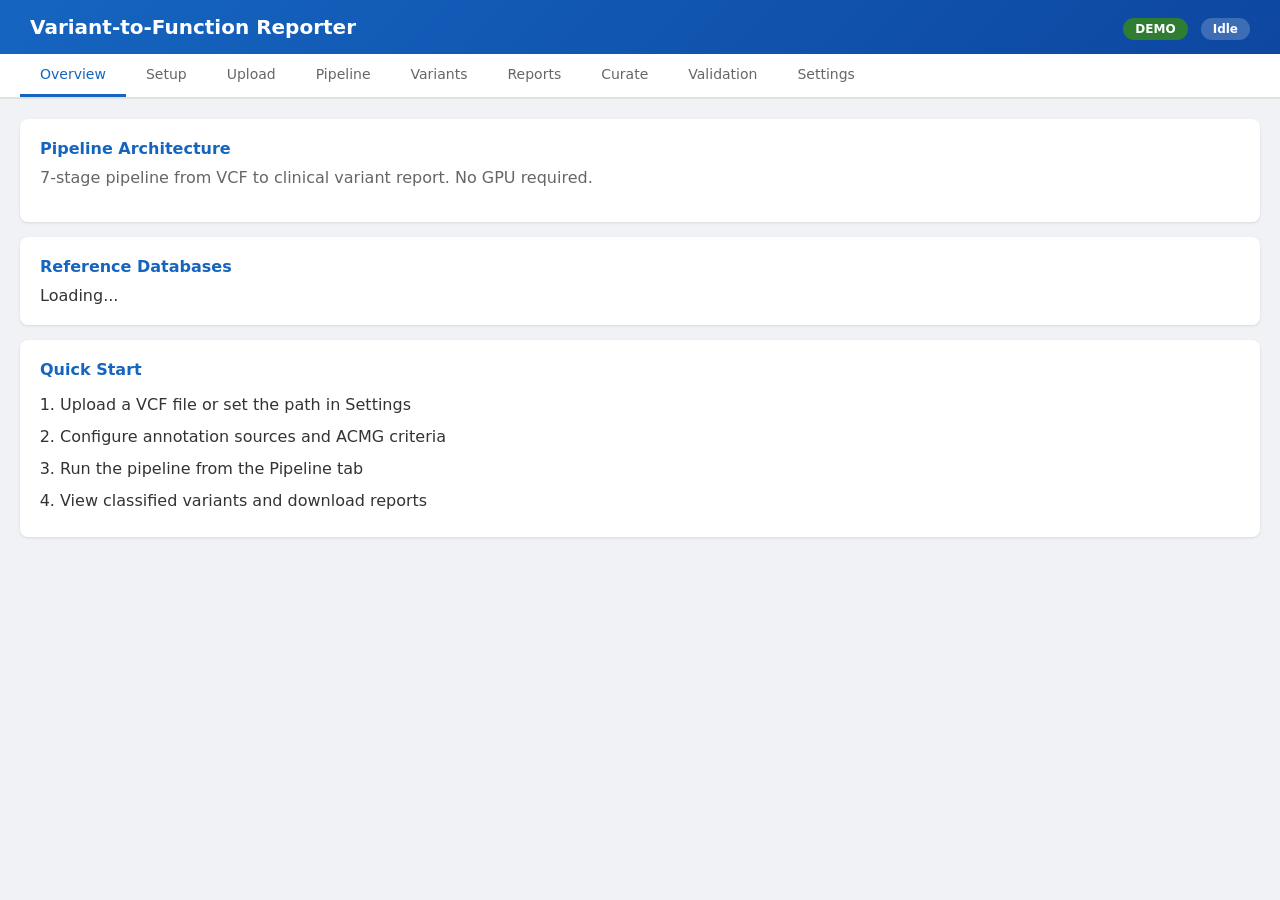
==== commit 886684f2: "Production-readiness Phase 6: validation + quality gates Per-stage acceptance gates that catch the f" ====
--- a/dashboard/templates/index.html
+++ b/dashboard/templates/index.html
@@ -126,6 +126,7 @@
   <div class="tab" onclick="showTab('variants', event)">Variants</div>
   <div class="tab" onclick="showTab('reports', event)">Reports</div>
   <div class="tab" onclick="showTab('curate', event)">Curate</div>
+  <div class="tab" onclick="showTab('validation', event)">Validation</div>
   <div class="tab" onclick="showTab('settings', event)">Settings</div>
 </div>
 
@@ -385,6 +386,15 @@
   </div>
 </div>
 
+<!-- ===== VALIDATION ===== -->
+<div id="tab-validation" class="tab-panel">
+  <div class="card">
+    <h3>Pipeline validation gates <span id="validationOverallBadge" style="margin-left:10px;font-size:11px;padding:2px 8px;border-radius:10px;font-weight:600;letter-spacing:.5px;"></span></h3>
+    <p style="color:#666;margin-bottom:12px;">Per-stage acceptance gates that fire at the end of each pipeline stage. Configure thresholds + mode (warning vs hard_fail) under <code>pipeline.gates</code> in your config. The all-VUS gate (stage 4) and ClinVar match-rate gate (stage 3) catch the failure modes that hit M0 in the wild.</p>
+    <div id="validationStages"></div>
+  </div>
+</div>
+
 <!-- ===== SETTINGS ===== -->
 <div id="tab-settings" class="tab-panel">
   <div id="demoSettingsCard" class="card" style="border-left:4px solid #f9a825;background:#fff8e1;">
@@ -515,6 +525,7 @@
   if (name === 'variants') loadVariants();
   if (name === 'reports') loadReports();
   if (name === 'curate') loadCurateVariants();
+  if (name === 'validation') loadValidation();
   if (name === 'settings') { loadSettings(); loadPanels(); }
   if (name === 'overview' || name === 'pipeline') refreshStatus();
 }
@@ -1055,6 +1066,46 @@
   });
 }
 
+// ===== Validation tab =====
+function loadValidation() {
+  fetch('api/validation').then(r=>r.json()).then(data => {
+    const overall = document.getElementById('validationOverallBadge');
+    if (overall) {
+      if (!data.stages.length) {
+        overall.textContent = 'NO RUN'; overall.style.background = '#bdbdbd'; overall.style.color = '#fff';
+      } else if (data.n_hard_fails > 0) {
+        overall.textContent = `${data.n_hard_fails} HARD FAIL`; overall.style.background = '#d32f2f'; overall.style.color = '#fff';
+      } else if (data.n_warnings > 0) {
+        overall.textContent = `${data.n_warnings} WARN`; overall.style.background = '#f9a825'; overall.style.color = '#333';
+      } else {
+        overall.textContent = 'PASS'; overall.style.background = '#2e7d32'; overall.style.color = '#fff';
+      }
+    }
+    const el = document.getElementById('validationStages');
+    if (!el) return;
+    if (!data.stages.length) {
+      el.innerHTML = '<p style="color:#999;padding:14px;">No pipeline run yet. Run the pipeline or load a demo, then revisit.</p>';
+      return;
+    }
+    el.innerHTML = data.stages.map(s => {
+      const gateRows = (s.gates || []).map(g => {
+        const color = g.passed ? '#2e7d32' : (g.severity === 'hard_fail' ? '#d32f2f' : '#f9a825');
+        const sym = g.passed ? '✓' : '✗';
+        return `<tr><td style="color:${color};font-weight:700;width:30px;">${sym}</td><td><strong>${g.name}</strong></td><td>${g.actual||''}</td><td style="color:#888;">${g.expected||''}</td><td style="font-size:12px;color:#555;">${g.message||''}</td></tr>`;
+      }).join('') || '<tr><td colspan="5" style="color:#999;">No gates configured for this stage.</td></tr>';
+      const summaryItems = Object.entries(s.summary||{}).map(([k,v]) => `<span style="margin-right:14px;color:#555;font-size:12px;"><strong>${k}</strong>: ${v}</span>`).join('');
+      return `<div style="margin:18px 0;padding:14px;border:1px solid #e0e0e0;border-radius:6px;">
+        <h4 style="color:#1565c0;margin-bottom:6px;">${s.label||s.stage}</h4>
+        <div style="margin-bottom:10px;">${summaryItems}</div>
+        <table style="margin-top:8px;"><thead><tr><th></th><th>Gate</th><th>Actual</th><th>Expected</th><th>Message</th></tr></thead><tbody>${gateRows}</tbody></table>
+      </div>`;
+    }).join('');
+  }).catch(e => {
+    const el = document.getElementById('validationStages');
+    if (el) el.innerHTML = `<p style="color:#d32f2f;">Validation lookup failed: ${e.message}</p>`;
+  });
+}
+
 // ===== Curate tab =====
 let _curateSelectedVariant = null;
 
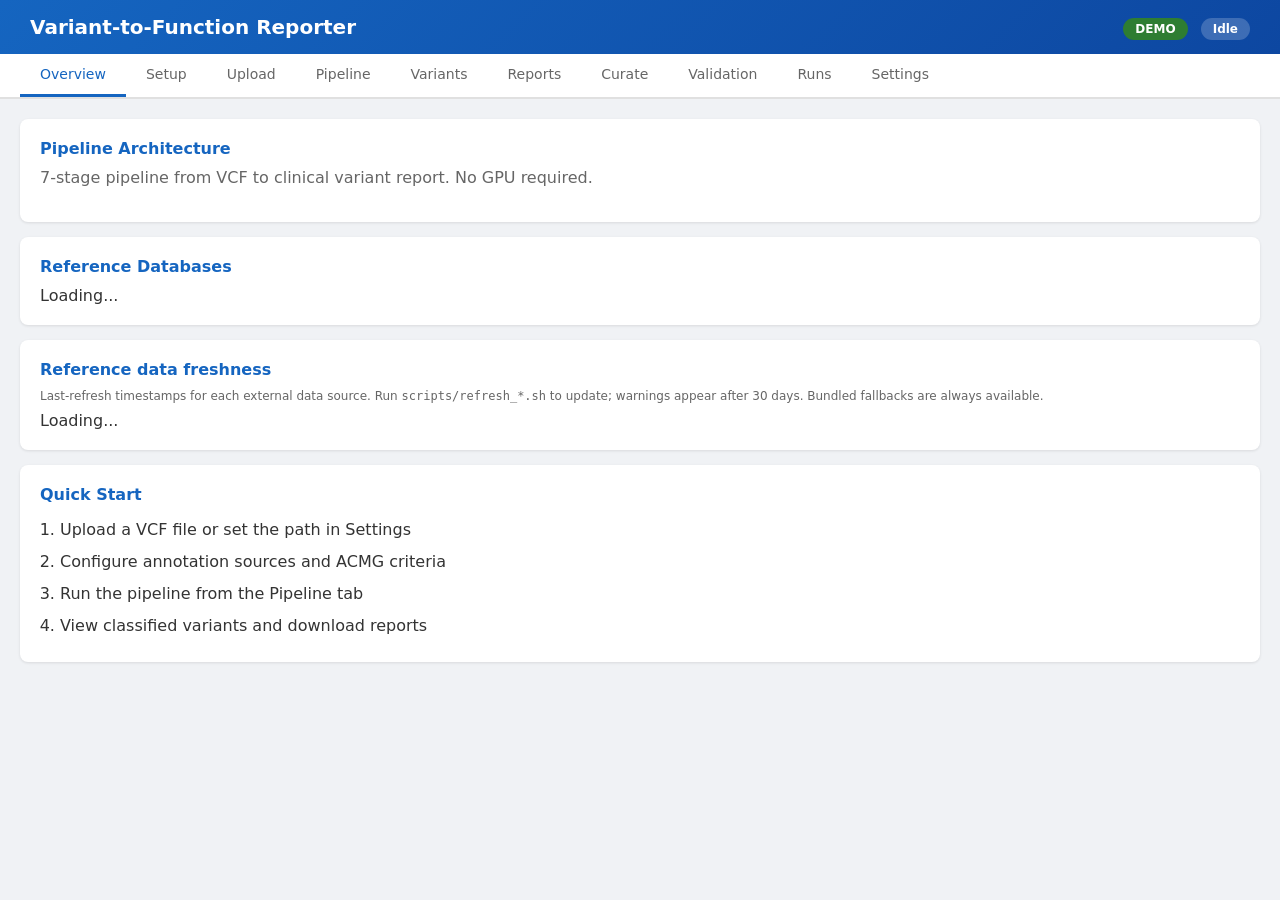
==== commit 7774aff0: "Production-readiness Phases 9 + 10: observability + reference-data refresh Phase 9 — Observability -" ====
--- a/dashboard/templates/index.html
+++ b/dashboard/templates/index.html
@@ -127,6 +127,7 @@
   <div class="tab" onclick="showTab('reports', event)">Reports</div>
   <div class="tab" onclick="showTab('curate', event)">Curate</div>
   <div class="tab" onclick="showTab('validation', event)">Validation</div>
+  <div class="tab" onclick="showTab('runs', event)">Runs</div>
   <div class="tab" onclick="showTab('settings', event)">Settings</div>
 </div>
 
@@ -152,6 +153,11 @@
   <div class="card">
     <h3>Reference Databases</h3>
     <div id="dbStatus">Loading...</div>
+  </div>
+  <div class="card">
+    <h3>Reference data freshness</h3>
+    <p style="color:#666;margin-bottom:8px;font-size:12px;">Last-refresh timestamps for each external data source. Run <code>scripts/refresh_*.sh</code> to update; warnings appear after 30 days. Bundled fallbacks are always available.</p>
+    <div id="refreshStatus">Loading...</div>
   </div>
   <div class="card">
     <h3>Quick Start</h3>
@@ -395,6 +401,15 @@
   </div>
 </div>
 
+<!-- ===== RUNS ===== -->
+<div id="tab-runs" class="tab-panel">
+  <div class="card">
+    <h3>Pipeline run history</h3>
+    <p style="color:#666;margin-bottom:12px;">Last 50 pipeline runs in this workspace. Each row links to its run manifest (git SHA + config hash + reference-data versions). Run history persists in <code>data/run_history.jsonl</code> by default; configure <code>databases.runs.bq_table</code> for a shared BigQuery backend.</p>
+    <div id="runsList">Loading…</div>
+  </div>
+</div>
+
 <!-- ===== SETTINGS ===== -->
 <div id="tab-settings" class="tab-panel">
   <div id="demoSettingsCard" class="card" style="border-left:4px solid #f9a825;background:#fff8e1;">
@@ -526,6 +541,7 @@
   if (name === 'reports') loadReports();
   if (name === 'curate') loadCurateVariants();
   if (name === 'validation') loadValidation();
+  if (name === 'runs') loadRuns();
   if (name === 'settings') { loadSettings(); loadPanels(); }
   if (name === 'overview' || name === 'pipeline') refreshStatus();
 }
@@ -657,6 +673,23 @@
     });
     const el = document.getElementById('dbStatus');
     if (el) el.innerHTML = html || '<p style="color:#999;">No databases configured</p>';
+  }).catch(()=>{});
+
+  // Reference-data freshness tile
+  fetch('api/refresh-status').then(r=>r.json()).then(data => {
+    const el = document.getElementById('refreshStatus');
+    if (!el) return;
+    el.innerHTML = (data.items || []).map(it => {
+      const color = it.stale ? '#f9a825' : '#2e7d32';
+      const icon = it.stale ? '⚠' : '✓';
+      const age = (it.age_days != null) ? `${it.age_days}d` : 'never';
+      const ts = it.refreshed_at || '—';
+      return `<div style="padding:5px 0;border-bottom:1px solid #f0f0f0;font-size:13px;">
+        <span style="color:${color};font-weight:700;margin-right:6px;">${icon}</span>
+        <strong>${it.source}</strong>
+        <span style="float:right;color:#888;">last refresh: ${age} ago · ${ts}</span>
+      </div>`;
+    }).join('');
   }).catch(()=>{});
 }
 
@@ -1066,6 +1099,45 @@
   });
 }
 
+// ===== Runs tab =====
+function loadRuns() {
+  fetch('api/runs').then(r=>r.json()).then(data => {
+    const el = document.getElementById('runsList');
+    if (!el) return;
+    if (!data.runs || !data.runs.length) {
+      el.innerHTML = '<p style="color:#999;padding:14px;">No pipeline runs recorded yet.</p>';
+      return;
+    }
+    const rows = data.runs.map(r => {
+      const fmt = ts => ts ? new Date(ts * 1000).toISOString().slice(0,19).replace('T',' ') : '—';
+      const dur = r.duration_seconds ? `${r.duration_seconds.toFixed(0)}s` : '—';
+      const statusColor = {success: '#2e7d32', failure: '#d32f2f',
+                            partial: '#f9a825'}[r.status] || '#9e9e9e';
+      const sha = (r.git_sha || '').slice(0, 8) || '—';
+      const cfg = (r.config_hash || '').slice(7, 19) || '—';
+      const summaryParts = r.summary && r.summary.completed_stages
+        ? `${r.summary.completed_stages.length}/7 stages`
+        : '';
+      return `<tr>
+        <td style="font-family:monospace;font-size:11px;">${(r.run_id||'').slice(0,8)}</td>
+        <td>${fmt(r.started_at)}</td>
+        <td>${dur}</td>
+        <td><span style="color:#fff;background:${statusColor};padding:2px 8px;border-radius:3px;font-size:11px;font-weight:600;">${(r.status||'?').toUpperCase()}</span></td>
+        <td>${r.analysis_mode||'?'}</td>
+        <td>${r.adapter||'?'}</td>
+        <td style="font-family:monospace;font-size:11px;color:#888;">${sha}</td>
+        <td style="font-family:monospace;font-size:11px;color:#888;">${cfg}</td>
+        <td style="font-size:11px;color:#666;">${summaryParts}</td>
+      </tr>`;
+    }).join('');
+    el.innerHTML = `<table>
+      <thead><tr><th>Run</th><th>Started</th><th>Duration</th><th>Status</th><th>Mode</th><th>Adapter</th><th>git SHA</th><th>config hash</th><th>Summary</th></tr></thead>
+      <tbody>${rows}</tbody></table>`;
+  }).catch(e => {
+    document.getElementById('runsList').innerHTML = `<p style="color:#d32f2f;">Run history lookup failed: ${e.message}</p>`;
+  });
+}
+
 // ===== Validation tab =====
 function loadValidation() {
   fetch('api/validation').then(r=>r.json()).then(data => {
